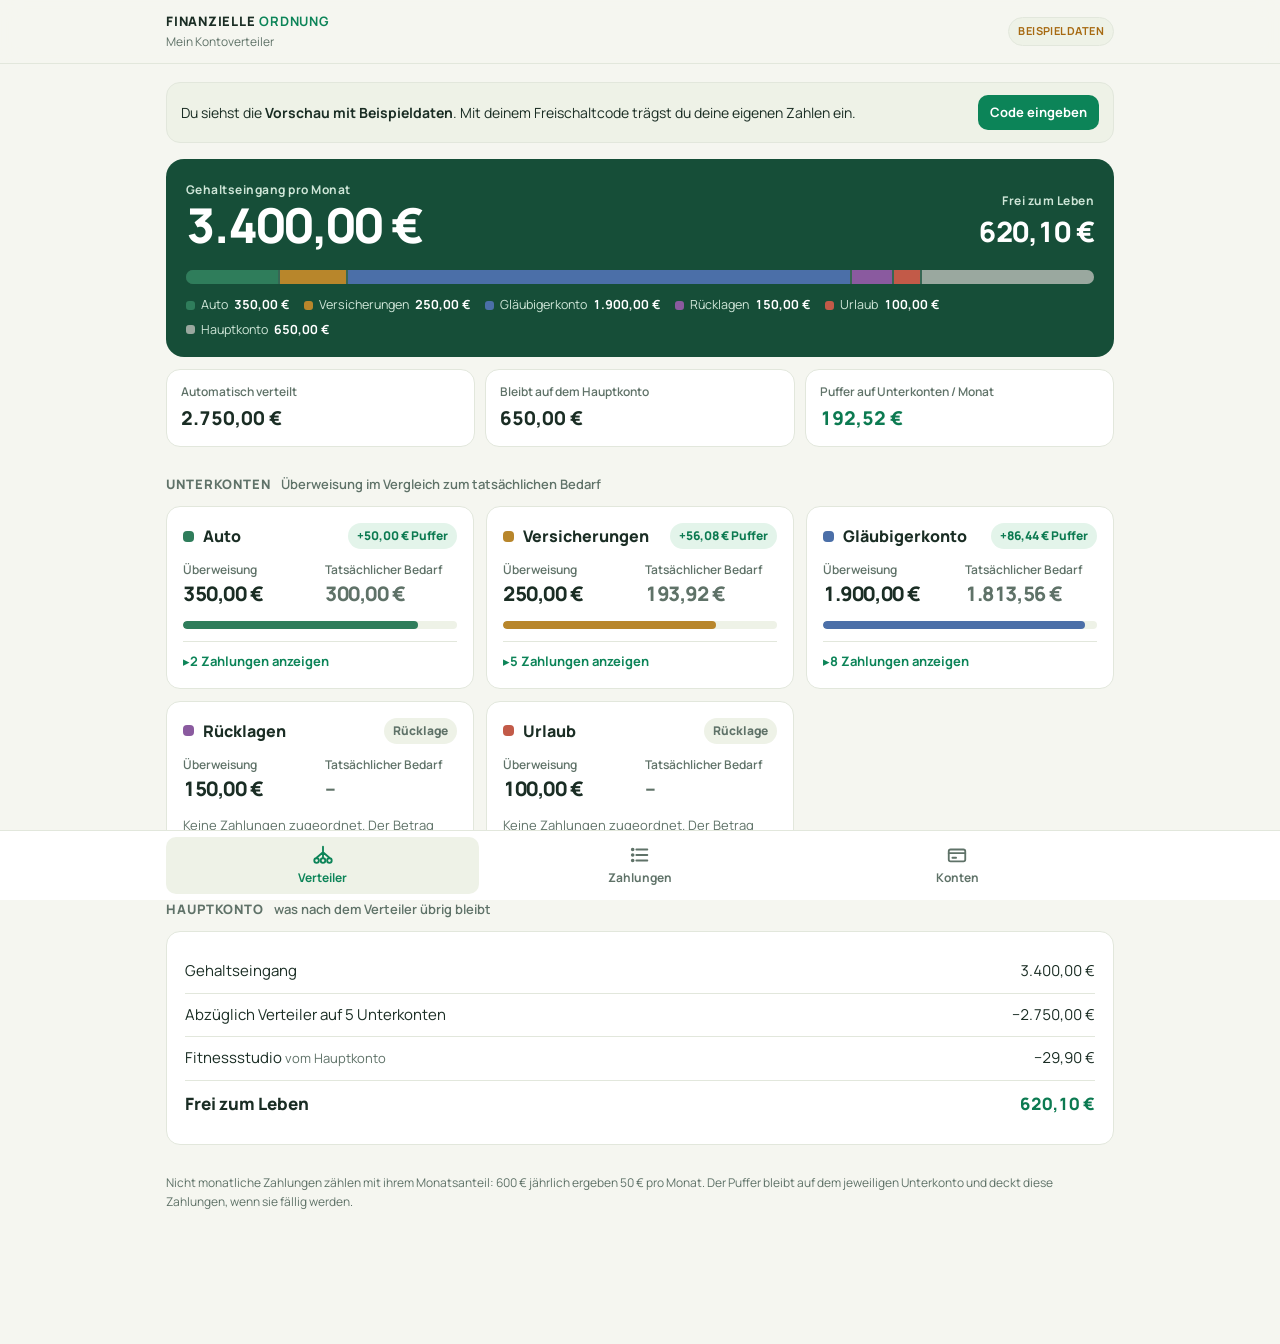
==== app/index.html @ 64a332cb "Kategorien lassen sich umbenennen Co-Authored-By: Claude Opus 5.5 <noreply@anthropic.com> Claude-Ses" ====
<!doctype html>
<html lang="de"><head><meta charset="utf-8">
<meta name="viewport" content="width=device-width,initial-scale=1,viewport-fit=cover">
<meta name="robots" content="noindex">
<meta name="theme-color" content="#164e38">
<link rel="manifest" href="manifest.webmanifest">
<link rel="icon" href="icon-192.png">
<link rel="apple-touch-icon" href="apple-touch-icon.png">
<meta name="apple-mobile-web-app-capable" content="yes">
<meta name="mobile-web-app-capable" content="yes">
<meta name="apple-mobile-web-app-title" content="Verteiler">
<meta name="apple-mobile-web-app-status-bar-style" content="default">
<style>:root{padding-top:env(safe-area-inset-top,0px);padding-bottom:env(safe-area-inset-bottom,0px)}body{margin:0}[hidden]{display:none!important}</style>
<title>Kontoverteiler – Finanzielle Ordnung</title>
<link rel="preconnect" href="https://fonts.googleapis.com">
<link rel="preconnect" href="https://fonts.gstatic.com" crossorigin>
<link rel="stylesheet" href="https://fonts.googleapis.com/css2?family=Manrope:wght@400;500;600;700;800&display=swap">
<style>
/* Layout: App-Shell mit fester Kopfzeile, eine Spalte am Handy, Kontokarten im Raster ab Tablet, Tab-Leiste unten */
:root{
  --bg:#f5f6f0;--surface:#ffffff;--ink:#1a2d24;--muted:#5f7268;--line:#e2e7dc;--soft:#eef2e7;
  --brand:#164e38;--brand-ink:#ffffff;--brand-soft:#cfe6d8;--accent:#0c8458;
  --ok:#0c7a51;--ok-bg:#e3f4ea;--warn:#a76a12;--bad:#b13a2c;--bad-bg:#fbe9e6;
  --k1:#2f7d5b;--k2:#b8862b;--k3:#4b6fa8;--k4:#8a5a9f;--k5:#c25a48;--k6:#4e8c88;--k0:#9aa89f;
  --font:"Manrope",ui-sans-serif,system-ui,-apple-system,"Segoe UI",sans-serif;
  --r:14px;
}
@media (prefers-color-scheme:dark){:root:not([data-theme="light"]){
  --bg:#0f1612;--surface:#17211b;--ink:#e5eee8;--muted:#98aa9f;--line:#28362e;--soft:#1d2a22;
  --brand:#1b5b42;--brand-ink:#ffffff;--brand-soft:#a9d9be;--accent:#3cc08a;
  --ok:#4fc792;--ok-bg:#163527;--warn:#e2ab4f;--bad:#ef7e6e;--bad-bg:#3a1f1b;
  --k1:#5bbf8f;--k2:#e0b056;--k3:#7fa2dc;--k4:#bb8ad0;--k5:#ec8b78;--k6:#7cc3be;--k0:#6c7c72;color-scheme:dark}}
:root[data-theme="dark"]{
  --bg:#0f1612;--surface:#17211b;--ink:#e5eee8;--muted:#98aa9f;--line:#28362e;--soft:#1d2a22;
  --brand:#1b5b42;--brand-ink:#ffffff;--brand-soft:#a9d9be;--accent:#3cc08a;
  --ok:#4fc792;--ok-bg:#163527;--warn:#e2ab4f;--bad:#ef7e6e;--bad-bg:#3a1f1b;
  --k1:#5bbf8f;--k2:#e0b056;--k3:#7fa2dc;--k4:#bb8ad0;--k5:#ec8b78;--k6:#7cc3be;--k0:#6c7c72;color-scheme:dark}
*{box-sizing:border-box}
body{background:var(--bg);color:var(--ink);font-family:var(--font);font-size:15px;line-height:1.5;-webkit-font-smoothing:antialiased}
button,input,select,textarea{font:inherit;color:inherit}
button{cursor:pointer}
:focus-visible{outline:3px solid var(--accent);outline-offset:2px}
.num,.amt{font-variant-numeric:tabular-nums}
.wrap{max-width:980px;margin:0 auto;padding-inline:16px}
/* Kopf */
.bar{position:sticky;top:env(safe-area-inset-top,0px);z-index:5;background:color-mix(in srgb,var(--bg) 88%,transparent);backdrop-filter:blur(10px);border-bottom:1px solid var(--line)}
.bar .wrap{display:flex;align-items:center;justify-content:space-between;gap:12px;padding-block:12px}
.logo{font-weight:800;letter-spacing:.06em;font-size:13px}
.logo b{color:var(--accent)}
.sub{font-size:12px;color:var(--muted);margin-top:1px}
.tag{font-size:11px;font-weight:700;letter-spacing:.04em;text-transform:uppercase;background:var(--soft);color:var(--warn);border:1px solid var(--line);padding:5px 9px;border-radius:999px}
main{padding-block:18px 120px}
/* Tabs unten */
.tabs{position:fixed;left:0;right:0;bottom:0;z-index:6;background:var(--surface);border-top:1px solid var(--line);padding-bottom:env(safe-area-inset-bottom,0px)}
.tabs .wrap{display:grid;grid-template-columns:repeat(3,1fr);gap:4px;padding-block:6px}
.tab{border:0;background:none;display:flex;flex-direction:column;align-items:center;gap:3px;padding:7px 4px;border-radius:10px;color:var(--muted);font-size:12px;font-weight:700}
.tab svg{width:22px;height:22px}
.tab[aria-current="page"]{color:var(--accent);background:var(--soft)}
/* Allgemein */
h2.sec{font-size:13px;font-weight:800;letter-spacing:.07em;text-transform:uppercase;color:var(--muted);margin:28px 0 12px;display:flex;flex-wrap:wrap;gap:4px 10px;align-items:baseline}
h2.sec span{font-weight:600;letter-spacing:0;text-transform:none;font-size:13px}
.panel{background:var(--surface);border:1px solid var(--line);border-radius:var(--r);padding:18px}
.muted{color:var(--muted)}
.btn{border:0;border-radius:10px;padding:11px 16px;font-weight:700;background:var(--accent);color:#fff;white-space:nowrap}
.btn.ghost{background:var(--soft);color:var(--ink);border:1px solid var(--line)}
.btn.danger{background:var(--bad-bg);color:var(--bad)}
.btn.small{padding:8px 12px;font-size:13px}
.notice{display:flex;gap:12px;align-items:center;justify-content:space-between;flex-wrap:wrap;background:var(--soft);border:1px solid var(--line);border-radius:var(--r);padding:12px 14px;font-size:14px;margin-bottom:16px}
.notice.bad{background:var(--bad-bg);border-color:transparent;color:var(--bad)}
.notice p{margin:0;min-width:0;flex:1 1 220px}
/* Hero */
.hero{background:var(--brand);color:var(--brand-ink);border-radius:18px;padding:22px 20px 18px}
.hero-top{display:flex;justify-content:space-between;gap:16px;flex-wrap:wrap;align-items:flex-end}
.lbl{display:block;font-size:12px;font-weight:700;letter-spacing:.04em;color:var(--brand-soft)}
.big{font-size:clamp(34px,8vw,48px);font-weight:800;letter-spacing:-.035em;line-height:1.1}
.mid{font-size:clamp(22px,5vw,28px);font-weight:800;letter-spacing:-.02em;text-align:right}
.hero-top .right .lbl{text-align:right}
.flow{display:flex;height:14px;border-radius:999px;overflow:hidden;margin:18px 0 12px;background:rgba(255,255,255,.14);gap:2px}
.flow span{display:block;height:100%;min-width:3px}
.legend{list-style:none;padding:0;margin:0;display:flex;flex-wrap:wrap;gap:6px 14px;font-size:12.5px;color:var(--brand-soft)}
.legend li{display:flex;align-items:center;gap:6px}
.legend i{width:9px;height:9px;border-radius:3px;display:inline-block}
.legend b{color:var(--brand-ink);font-weight:700}
.kpis{display:grid;grid-template-columns:repeat(3,minmax(0,1fr));gap:10px;margin-top:12px}
.kpi{background:var(--surface);border:1px solid var(--line);border-radius:var(--r);padding:13px 14px;min-width:0}
.kpi small{display:block;font-size:12px;color:var(--muted);font-weight:600}
.kpi strong{display:block;font-size:19px;font-weight:800;margin-top:3px;overflow-wrap:anywhere}
/* Kontokarten */
.accs{display:grid;grid-template-columns:repeat(auto-fill,minmax(270px,1fr));gap:12px}
.acc{background:var(--surface);border:1px solid var(--line);border-radius:var(--r);padding:16px;display:flex;flex-direction:column;gap:12px;min-width:0}
.acc header{display:flex;align-items:center;gap:9px}
.acc h3{margin:0;font-size:16px;font-weight:800;flex:1;min-width:0;overflow-wrap:anywhere}
.dot{width:11px;height:11px;border-radius:4px;background:var(--c);flex:none}
.pill{font-size:12px;font-weight:800;padding:4px 9px;border-radius:999px;white-space:nowrap}
.pill.ok{background:var(--ok-bg);color:var(--ok)}
.pill.bad{background:var(--bad-bg);color:var(--bad)}
.pill.neutral{background:var(--soft);color:var(--muted)}
.nums{display:grid;grid-template-columns:1fr 1fr;gap:10px}
.nums small{display:block;font-size:12px;color:var(--muted);font-weight:600}
.nums strong{font-size:20px;font-weight:800;letter-spacing:-.02em}
.nums .need strong{color:var(--muted)}
.meter{height:8px;border-radius:999px;background:var(--soft);overflow:hidden}
.meter span{display:block;height:100%;background:var(--c);border-radius:999px}
.meter.bad span{background:var(--bad)}
.acc details{border-top:1px solid var(--line);padding-top:10px}
.acc summary{cursor:pointer;font-size:13px;font-weight:700;color:var(--accent);list-style:none}
.acc summary::-webkit-details-marker{display:none}
.acc summary::before{content:"▸ ";display:inline-block;transition:transform .15s}
.acc details[open] summary::before{transform:rotate(90deg)}
.mini{list-style:none;margin:8px 0 0;padding:0;font-size:13.5px}
.mini li{display:flex;justify-content:space-between;gap:10px;padding:5px 0;border-bottom:1px dashed var(--line)}
.mini li:last-child{border:0}
.mini em{font-style:normal;color:var(--muted);font-size:12px}
.hint{font-size:13px;color:var(--muted);margin:0}
.hint b{color:var(--ink)}
/* Hauptkonto */
.lines .line{display:flex;justify-content:space-between;gap:14px;padding:10px 0;border-bottom:1px solid var(--line)}
.lines .line:last-child{border:0;font-weight:800;font-size:17px}
.pos{color:var(--ok)}.neg{color:var(--bad)}
/* Formulare & Listen */
.form{display:grid;grid-template-columns:repeat(6,minmax(0,1fr));gap:10px;align-items:end}
.field{grid-column:span 2;min-width:0}
.field.w3{grid-column:span 3}
.field.w6{grid-column:1/-1}
.field label{display:block;font-size:12px;font-weight:700;color:var(--muted);margin-bottom:5px}
.field input,.field select,textarea{width:100%;border:1px solid var(--line);background:var(--bg);border-radius:10px;padding:11px 12px;min-width:0}
.actions{grid-column:1/-1;display:flex;gap:8px;flex-wrap:wrap}
.chips{display:flex;gap:6px;flex-wrap:wrap;margin:16px 0 4px}
.chip{border:1px solid var(--line);background:var(--surface);border-radius:999px;padding:7px 13px;font-size:13px;font-weight:700;color:var(--muted)}
.chip[aria-pressed="true"]{background:var(--ink);color:var(--bg);border-color:var(--ink)}
.group{margin-top:18px}
.group h3{display:flex;align-items:center;gap:8px;font-size:14px;margin:0 0 4px}
.group h3 .amt{margin-left:auto;color:var(--muted);font-weight:700}
.row{display:grid;grid-template-columns:minmax(0,1fr) auto auto;gap:12px;align-items:center;padding:11px 0;border-top:1px solid var(--line)}
.row strong{display:block;font-size:14.5px;overflow-wrap:anywhere}
.row small{display:block;font-size:12.5px;color:var(--muted)}
.row .r{text-align:right}
.cat{display:inline-block;font-size:11px;font-weight:800;letter-spacing:.03em;text-transform:uppercase;color:var(--muted);background:var(--soft);padding:2px 7px;border-radius:6px;margin-right:6px}
.icons{display:flex;gap:4px}
.ib{border:0;background:var(--soft);border-radius:9px;min-width:34px;height:34px;padding:0 9px;color:var(--muted);font-weight:700;font-size:13px}
.ib.armed{background:var(--bad);color:#fff}
.empty{border:1px dashed var(--line);border-radius:12px;padding:20px;text-align:center;color:var(--muted);font-size:14px}
textarea{min-height:90px;font-size:12px;font-family:ui-monospace,Menlo,monospace;resize:vertical}
.toast{position:fixed;left:50%;bottom:calc(84px + env(safe-area-inset-bottom,0px));transform:translateX(-50%);background:var(--ink);color:var(--bg);padding:10px 16px;border-radius:10px;font-size:14px;font-weight:700;z-index:9;max-width:calc(100% - 32px)}
.foot{font-size:12px;color:var(--muted);margin-top:28px;line-height:1.6}
@media (max-width:640px){
  .kpis{grid-template-columns:1fr 1fr}.kpis .kpi:last-child{grid-column:1/-1}
  .form{grid-template-columns:1fr 1fr}.field,.field.w3{grid-column:span 1}.field.w6,.field.first{grid-column:1/-1}
  .mid,.hero-top .right .lbl{text-align:left}
}
@media (min-width:900px){.tabs{top:auto}}
/* Freischalten & Installieren */
dialog{border:0;border-radius:18px;padding:0;max-width:min(440px,calc(100% - 32px));width:100%;background:var(--surface);color:var(--ink);box-shadow:0 30px 80px rgba(0,0,0,.35)}
dialog::backdrop{background:rgba(10,20,15,.55)}
.dlg{padding:22px;display:flex;flex-direction:column;gap:14px}
.dlg h2{margin:0;font-size:20px}
.dlg p{margin:0;color:var(--muted);font-size:14px}
.dlg input{width:100%;border:1px solid var(--line);background:var(--bg);border-radius:10px;padding:13px 12px;font-size:18px;letter-spacing:.12em;text-transform:uppercase;font-variant-numeric:tabular-nums}
.dlg .err{color:var(--bad);font-size:13px;font-weight:700;margin:0}
.dlg .row2{display:flex;gap:8px;flex-wrap:wrap;align-items:center}
.dlg a{color:var(--accent);font-weight:700;font-size:14px}
.sheet{position:fixed;left:12px;right:12px;bottom:calc(76px + env(safe-area-inset-bottom,0px));z-index:8;max-width:520px;margin:0 auto;background:var(--brand);color:var(--brand-ink);border-radius:16px;padding:16px 16px 14px;box-shadow:0 20px 50px rgba(0,0,0,.3);display:flex;flex-direction:column;gap:10px}
.sheet strong{font-size:16px}
.sheet p{margin:0;font-size:13.5px;color:var(--brand-soft)}
.sheet ol{margin:0;padding-left:20px;font-size:14px;display:flex;flex-direction:column;gap:6px}
.sheet ol svg{width:18px;height:18px;vertical-align:-3px}
.sheet .row2{display:flex;gap:8px;flex-wrap:wrap}
.sheet .btn{background:#fff;color:var(--brand)}
.sheet .btn.ghost{background:transparent;color:#fff;border:1px solid rgba(255,255,255,.4)}
@media (prefers-reduced-motion:reduce){*{transition:none!important}}
</style>
</head><body>

<header class="bar"><div class="wrap">
  <div><div class="logo">FINANZIELLE <b>ORDNUNG</b></div><div class="sub">Mein Kontoverteiler</div></div>
  <span class="tag" id="demoTag" hidden>Beispieldaten</span>
</div></header>

<main class="wrap" id="view" aria-live="polite"></main>

<dialog id="dlgUnlock" aria-labelledby="unlockTitle"><form class="dlg" id="fUnlock">
  <h2 id="unlockTitle">Kontoverteiler freischalten</h2>
  <p>Gib den Freischaltcode aus deiner Kauf-E-Mail ein. Danach kannst du deine eigenen Zahlen eintragen.</p>
  <label for="code" class="muted" style="font-size:12px;font-weight:700">Freischaltcode</label>
  <input id="code" autocomplete="off" autocapitalize="characters" spellcheck="false" placeholder="XXXX-XXXX-XXXX" maxlength="20">
  <p class="err" id="codeErr" hidden></p>
  <div class="row2"><button class="btn" type="submit">Freischalten</button><button class="btn ghost" type="button" data-act="closeUnlock">Später</button></div>
  <p>Noch keinen Code? <a href="https://www.checkout-ds24.com/product/741586" target="_blank" rel="noopener">Für 19,95 € kaufen</a></p>
</form></dialog>

<div class="sheet" id="install" role="dialog" aria-label="Als App speichern" hidden></div>

<nav class="tabs" aria-label="Bereiche"><div class="wrap">
  <button class="tab" data-tab="verteiler"><svg viewBox="0 0 24 24" fill="none" stroke="currentColor" stroke-width="2" stroke-linecap="round" stroke-linejoin="round"><path d="M12 3v6M12 9l-7 6M12 9l7 6M12 9v6"/><circle cx="5" cy="18" r="2.5"/><circle cx="12" cy="18" r="2.5"/><circle cx="19" cy="18" r="2.5"/></svg>Verteiler</button>
  <button class="tab" data-tab="zahlungen"><svg viewBox="0 0 24 24" fill="none" stroke="currentColor" stroke-width="2" stroke-linecap="round" stroke-linejoin="round"><path d="M8 6h12M8 12h12M8 18h12"/><circle cx="4" cy="6" r="1"/><circle cx="4" cy="12" r="1"/><circle cx="4" cy="18" r="1"/></svg>Zahlungen</button>
  <button class="tab" data-tab="konten"><svg viewBox="0 0 24 24" fill="none" stroke="currentColor" stroke-width="2" stroke-linecap="round" stroke-linejoin="round"><rect x="3" y="6" width="18" height="13" rx="2"/><path d="M3 10h18M7 15h4"/></svg>Konten</button>
</div></nav>

<script>
(()=>{'use strict';
const KEY='fo_kontoverteiler_v1';
const PER={monthly:['monatlich',1],quarterly:['vierteljährlich',3],halfyear:['halbjährlich',6],yearly:['jährlich',12],weekly:['wöchentlich',12/52]};
const CAT={creditors:'Fixkosten',insurance:'Versicherungen',rates:'Raten'};
const CAT1={creditors:'Fixkosten',insurance:'Versicherung',rates:'Rate'};
/* Eigene Kategorienamen (in den Daten gespeichert, Standard bleibt für alle anderen) */
const catName=k=>(S&&S.catNames&&typeof S.catNames[k]==='string'&&S.catNames[k])||CAT[k];
const catShort=k=>(S&&S.catNames&&typeof S.catNames[k]==='string'&&S.catNames[k])||CAT1[k];
const fmt=new Intl.NumberFormat('de-DE',{style:'currency',currency:'EUR'});
const eur=n=>{const v=Math.round(n*100)/100;return fmt.format(v===0?0:v)};
const esc=s=>String(s).replace(/[&<>"']/g,c=>({'&':'&amp;','<':'&lt;','>':'&gt;','"':'&quot;',"'":'&#39;'}[c]));
const mon=e=>e.amount/PER[e.period][1];
const uid=()=>crypto.randomUUID?crypto.randomUUID():Date.now().toString(36)+Math.random().toString(36).slice(2);
const $=s=>document.querySelector(s);
const sum=(a,f)=>a.reduce((s,x)=>s+f(x),0);

function demo(){
  const A=[['a1','Auto',350],['a2','Versicherungen',250],['a3','Gläubigerkonto',1900],['a4','Rücklagen',150],['a5','Urlaub',100]].map(([id,name,transfer])=>({id,name,transfer}));
  const E=[
    ['Tanken','creditors',250,'monthly','a1'],['TÜV & Werkstatt','creditors',600,'yearly','a1'],
    ['Kfz-Versicherung','insurance',64.5,'monthly','a2'],['Privathaftpflicht','insurance',78,'yearly','a2'],['Hausrat','insurance',114,'yearly','a2'],['Rechtsschutz','insurance',26.42,'monthly','a2'],['Berufsunfähigkeit','insurance',87,'monthly','a2'],
    ['Miete','creditors',1050,'monthly','a3'],['Strom','creditors',98,'monthly','a3'],['Gas','creditors',85,'monthly','a3'],['Internet','creditors',39.99,'monthly','a3'],['Handy','creditors',24.99,'monthly','a3'],['Rundfunkbeitrag','creditors',55.08,'quarterly','a3'],['Autokredit','rates',389,'monthly','a3'],['Ratenkauf Möbel','rates',108.22,'monthly','a3'],
    ['Fitnessstudio','creditors',29.9,'monthly','']
  ].map(([name,cat,amount,period,acc])=>({id:uid(),name,cat,amount,period,acc}));
  return{v:1,demo:true,income:[{id:uid(),name:'Gehalt',amount:3400,period:'monthly'}],accounts:A,entries:E};
}
function validE(e){return e&&typeof e.id==='string'&&typeof e.name==='string'&&e.name.length<=160&&Number.isFinite(e.amount)&&e.amount>=0&&e.amount<=1e9&&Object.hasOwn(PER,e.period)}
function validState(s){return s&&Array.isArray(s.income)&&Array.isArray(s.accounts)&&Array.isArray(s.entries)&&s.income.every(validE)&&s.entries.every(e=>validE(e)&&Object.hasOwn(CAT,e.cat)&&typeof e.acc==='string')&&s.accounts.every(a=>a&&typeof a.id==='string'&&typeof a.name==='string'&&Number.isFinite(a.transfer)&&a.transfer>=0)}
let S;
try{const r=JSON.parse(localStorage.getItem(KEY)||'null');S=validState(r)?r:demo()}catch{S=demo()}
let tab='verteiler';try{tab=localStorage.getItem(KEY+'_tab')||'verteiler'}catch{}
if(!['verteiler','zahlungen','konten'].includes(tab))tab='verteiler';
let edit=null,armed=null,armTimer=null,filter='all',toastTimer=null;
/* Formular merkt sich Kategorie, Konto und Rhythmus für die nächste Zahlung */
const FKEY=KEY+'_form';
let form={cat:'creditors',per:'monthly',catAcc:{}};
try{const r=JSON.parse(localStorage.getItem(FKEY)||'null');if(r&&typeof r==='object'){if(Object.hasOwn(CAT,r.cat))form.cat=r.cat;if(Object.hasOwn(PER,r.per))form.per=r.per;if(r.catAcc&&typeof r.catAcc==='object')form.catAcc=r.catAcc}}catch{}
function saveForm(){try{localStorage.setItem(FKEY,JSON.stringify(form))}catch{}}
function accExists(id){return id===''||S.accounts.some(a=>a.id===id)}
function accForCat(cat){
  const m=form.catAcc[cat];if(typeof m==='string'&&accExists(m))return m;
  const cnt={};S.entries.filter(x=>x.cat===cat&&accExists(x.acc)).forEach(x=>cnt[x.acc]=(cnt[x.acc]||0)+1);
  const best=Object.entries(cnt).sort((a,b)=>b[1]-a[1])[0];if(best)return best[0];
  return S.accounts[0]?.id||'';
}
const LKEY='fo_lizenz_v1';
const HASHES=new Set(["002721928a554e1e","00e107b466eebeb8","010749f5f4a40b87","0137301e5f690f8b","014d4945a4679c9f","0217d64e96cf16fd","024d0c0bdc80dcec","024db134c322a726","025648c85b827aa9","02a09d44ed95a6b7","02a3c2edd940de24","02f102ed4a17c552","0341c7ba763b6a37","03735e6050d5eea9","03a76dc6246d1dc4","044968a71f365225","0494fe34e2da69ee","04955b52098c7785","04fdfb616d5b597d","05991acaa8105779","05a37bd2b85d7fdb","05e3f05512d2df4f","05ef11e754253cd5","05f4f7ec0a4fbf72","061b93d61e225b69","061c448ea875bc9d","0625f167c9fe46ed","06b0f7bb9567f545","072f42302c58dd66","073bee5352fa7f4e","07719bf5a1f05dc4","07aff85a62b66eaf","07bb849d93cc9997","082692ae9edae95f","083a34b1ae567193","085645e18438660a","0894973ec330f196","08af290413a32f25","08c3bd7d61cda538","091de22d8c103f2b","095bc5013a743354","095f0e84699b29ce","0962dfc95159a39e","09c192acdeb9e8ea","0a42b6dbcc6ae218","0a95d518d207259a","0a975df3bcfb0fb2","0a9a8419c686fd11","0aae5a64ccfd09b5","0ab9f0267f6c04f3","0ae88b860c655780","0b9cc13b5eb491f4","0bf85d94a73e8a38","0bfe92f2e88cd2b1","0c3b2fa62841a033","0c4ba9d8e1978d3d","0c815d2a0d521e29","0d1a6e11292d59d6","0dcf95bea5d528fa","0e09988e46e69e2b","0e742a67da2beccf","0e83f8d922e1541e","0e8bbe86acc3a07b","0ea124eabc1f60e6","0ed60bbbf5665b25","0f1230f5235e508d","0fa0fe6d795c14c8","0fce7c1ce1fe9356","1033bac4a22b2b12","106dc5b96dd385cb","108d611340d3f396","10a90c663a39656e","10b0f968372431bc","10b8ff95291153aa","11233bc7ba851f0c","11774d73af80d830","117e2e08e12aa957","11d211dd3b892247","11f58119e65a55d2","12f233476f32033c","12fdbe3e9e518c69","12ff8740168bbd02","13ee4df3ccef5bc6","145e77534777d9cf","1467a92f98c342c9","14787ae3c1125db3","1571e0c54a633ac3","15cbae3e7539f401","16027c829731688c","164aa153018e127e","1685090c360254da","168ee026143df407","1695102a07780f6c","16b6f5dc6cfa4b84","16c5d5557ad3f1b8","16de199806869e9a","17431e67bf2ec4b8","174b36e738e8e056","174e181c9e05d7d1","177c7d863f1d8354","17c64e5f89105b3d","1827952cf8551fe9","18aff36b72a84f7a","18b67fd403802063","190ed25d564ffa75","19315c641831c71e","195a0d27d9150d03","19d5b7b67ce928a1","19e95156696f38d9","1a184b35dfd9496a","1a6966ea3871e564","1ac1ef4711c785e2","1b85c8c162a0720e","1b95b7290a59ced3","1bfdf7ea67d33039","1c826851919dc87a","1d8d70c0065c5847","1dc1e5dff11221ba","1e412f322a04c2c7","1e9a71f79fa45355","1eef72f5eb98e072","1efbac834c8b7aee","1f049319d297b87e","1f251342a44324e6","1f3163b0a16c37c3","208d02adad04ac1e","2093ee92261b94e1","20f215b314b12a58","21a530021cf044e0","2231ebf24c67254e","2319071dd6119f3c","23294b5f98c58246","2348d4d2d904bb53","234b8d66e0983053","234dddb8a4157f24","235d6a547abce350","23c80e6dadbc8428","23d209ceb4d304a2","23e7b343a34b54d9","23e9909d92a41a4b","24169291e45f316c","247961884fd185ad","24a41a58457f88f5","24b475b9a70a1e36","2533f12ad5525a55","254c1051357dacb4","2589a5ebf52cb1df","258e76b66b68c57d","25a0fa510804f123","268de73cc1b99886","2696c54b9461e550","26b26e3ac548e815","2746eb08eb066cdd","27798cfa054d4aa3","27af8be1f1c358d0","27d3a06ddf7ed677","27daacce3cb8027c","281d69347a34c7be","293e7d5c27bb5c21","2978657c01288c02","299507164bae1dca","29a915b00fd464c6","29fba9d18ec27034","2a0dee63604cf727","2a54ebec16cca304","2bb3cc0083e1ddb1","2bf09fc83ff27e54","2c351feed828ee47","2c35f92c493b54e1","2c852fea9109a4aa","2c8eeee2b5c585d2","2ca6b0dadb5b1506","2cc851ce55173835","2cd12a22ac002f07","2ce6b76348869d0b","2cf4e317bd7b7c0d","2d1d5b5ee8a7051f","2d47e226ba6853b4","2d4cc8711b2b77d7","2d55c0b6f052de05","2d5f72358c15947a","2d6f349d8f56383a","2dd1bf48bb2a7856","2ddbcb5b94f85c62","2f0b2041963cee1e","2f99b759fe23bd5c","2fa34e1e5d508c43","2fb7c8cb7b18e37d","2fe3f37a987931b3","305c1c0b6a809093","30831fd0ad6577e1","31438ef39c6f5825","3156c48763f5ab9f","3194080a5551f08b","319414514cbeea15","31bb626d8c0604cc","32eb855c3e40749a","33b178bb976a8354","33c4a1fc54f74d8f","33f1ec1447be6b56","34178e0923537c9a","3443429cc4dd3c22","344e2893c580c032","3452017dfa039099","345a039f74e98b79","346992ca70624c8a","34997f6b515aff54","34ec21a35d649ab3","3573387248c8f52b","35c1210321786b6d","35c54400d1d9e85e","360ffdccd0a56fe4","36168c7c93c2775e","361fc94cea59e0be","3678a015eea4e811","36d85a86b5b49a83","37ef382cb1eeb5fa","3814b031139433db","387cd84c6159a42e","388bfbbe82f3dcf5","39317c116d4796ac","397730d908af3b55","397e23123dc95fa5","39953375a9c01b70","39fd7610ee7f1d57","3a26a33adfcbe564","3a6d69442893c916","3a843a8c110ba09f","3b7ec38ddcfd76b8","3b7ff5dc765d4331","3c8e70a5da63ca85","3d10de9a55de1da6","3d489c62d4f21ad4","3d49aa55c68a4fce","3d9ba09ffad3bf68","3daacc86d2f805c3","3dcffd79e059d0c0","3df73f996e760e6b","3e04a5c5b9668ad6","3e72cda65c057549","3e86b0526f1c00f4","3eb628b4d75da62e","3ee8fb59536d2329","3f2e91dc1a10a4ad","3f85db98f023937c","3f8f2513e7a930a1","3fa2343c4f95f9fe","3fdaf6a6bfb0e21a","3fdbe0c888bcbea9","405337359f4cc593","4056041eff92795d","405b6d9a06acf314","409071b6f67d5fc9","40ae45673699e4b9","40f352bfe74a0b2f","4119b2827b1fcf0b","41607d132daf8ecc","421f3f907ce9b2f5","4251d01d85d67b4f","42ca9e2f882f7557","439a933d9e7b8040","43f14306678a7806","4443b7ce7c5d1438","445702066d219cee","44b9b55e861ddff5","4518ecbdee2d52e5","4525fda5b5ab507d","453e47478ffa67c4","46967e9bcc954ead","46aa30cb8dd51e53","47a0fe9e45db72c7","47f0c807e1268971","4818d31924358bd1","48998abd235de46b","48a19813b3fc3a7b","48b6dcf0bc2a4656","48cd9bb8962502f4","48da282e87bc60ac","49005aab82324c82","493fdb4ef6a5fb13","4946e6b7f9309a20","4a1547b68f989ef7","4a90bf9a7047ed34","4abc7186005658a2","4af1c621706d951f","4b3463b6846c1197","4bd284a337edc82d","4bd7c2cb6ac8a98e","4bea34a8c623b54f","4c815328c3e9d9ac","4ce3b820c017868e","4d866831fa42b75c","4ddc7b3b3584af8e","4e4fea9776b37acf","4ecd0f0d08b8d9d1","4ed07382981f5a53","4f3fa28b10c50b19","4f40e28acec58c64","4f69b4256253b979","4f8fa47fb9fbaf0f","4f934c6e0ab4e477","4fb32c84dde76c30","503d7c8481dcfd0d","505f9af9e5721f73","5079f564f25d1c06","50ba6652133fb0d9","51172e1b93a3dc38","513da8c21341db05","516e551d7e2bff89","51924c40d1d30607","51c8705c6c7ced29","51cc265288d74972","51e1d1bd9df45bf3","521d3b768fad4455","52ea2ece6d379b92","5332c1a791e829bf","53732dbf5cbb74be","542627114b287943","54c7e3fc7562b742","54d47290cf94a5dc","5554459a67bd7d89","559675bd65fed8f6","5638cfc0e434fa18","5671d4e433980a7b","567bbb5be5fbca00","56c8d8377eedf73e","571b28226a4ac092","57669c46c5baee4a","577b0ef4389687cb","57fab5a81d524d96","58a2646d74cd16fa","58dc2b246c76f191","59dbf0c5c796db3a","5a0c33eb664be3d1","5a521f899d457000","5a8bdde45dd466f1","5b0367bb47726028","5b255e00cbc93d36","5bd588e73347075b","5bd78520c8b8c437","5be571f389416417","5bf387ab9b08ba6a","5c4b5c06057a189c","5c7c21404d6a4289","5cc34a2bac402146","5d9cf5e4a5ccb903","5da7352e4611d539","5db7332961be5783","5dcfab32dd15b248","5e11e4d904fac936","5e174d61efc97ab4","5e1f841cb35728ff","5ed04f161a3978bb","5fb63d83bfaf7d2a","5ff04031513ec00c","6008af34b54d2b36","60294b762eac207e","60297e7ea59f3763","605e8f407621a2f2","60badc61bbcf1382","60fdf7d980068dd0","611992b17bd00d50","61aeaf77cbc4b769","61d0aaa293814b4d","61fc6b0efcde2a50","620ceb5b5c218688","6223f71f1a6658e6","623ea789efea8159","62467dbe536f8602","62b7bdd576461a09","62c79042fdd20db4","63007950d58953c6","63638dd3bf6c1489","638a8246e5faa45f","63b1ebeedee07536","63d6a9e19bbf55ee","649a75abd5e86462","64e8b84898898ab1","6516c4ec7b400100","65565f69ba578ad6","65eb8820eb2d260d","662c0d4ff80b878e","66446aee016b4f9d","66b44581fcdfe12b","68036fd904463208","68c75a8373b9ec64","68cb36468e3baf01","6911505d9631625e","69224afebd5df531","694a6c8cec7fe72c","694c75e45bea6255","6996961d3a45a1f1","69aa6a1a03058c2e","69d6657e14080564","69f0b139195032d6","6a2ca42c0fda0ec7","6a383be80d90ebd6","6a7582616f318e06","6a85cf974c9bca6b","6aa96efcbee3f5fc","6ac6f58e7fd62e74","6ad2e0c8d10a3197","6af08f584ec4d81b","6af5024478d7325d","6b267c24948b9829","6b47331800d19178","6b917d9cd2575026","6b9fa785fd7f0c4c","6bf88db45fc89f91","6c1c2be5fddfec9b","6c511591dbe0370f","6c8a3f036bf48be8","6c8aa926ebc23719","6c8f46b99600e022","6d920338aa111f96","6e88701618b2c6f0","6eb4cb106dca816f","6edd3f71a931b1cc","6f5afb058699f399","6f7bb18d2e5b3409","702136d6fbca66c5","7052bbcfb834052c","705b0b4d0bca057e","70a14c6081f91e31","70a7d39149982e95","713818e6dc0dceb5","718487a1e7a5b354","71860e44ccfbbae3","71c351aada1feaa3","71f07c2039d6c57f","7208f53286664335","72637e3d8ab3bb74","72c12ecf97249e7b","72f5b8cc32087c71","733aa686cb6336e7","73ee745cdbaff1d9","742eed1d430dd3e5","7452911e0bdfe598","7454b907523174bc","7493dd02d87d4b7c","74d908f627692dac","7517f4266bfe5326","7538bf1ff55ed5c9","7585b39503b122f9","76192dcc7ea7f725","7633b81ea1f1e1b9","769fb99529ca0118","76de899429d8e72b","76ff67d7373ba7d6","7717aac96b7426d9","7722a979aeb9f86d","775947dc1e8a5917","77b7cfc3475e5370","77bdf40ef5f0d138","782f593cee0cb911","78afc909d58c4949","78b18fd570dfa793","78e1d7e182e4aa93","78fdbc5672f336bd","791868c56b139a37","7925049c2e20747f","793dc95fd3e5fcd3","7943f89115288459","7a5926555104416a","7aa167bab596f720","7aa2070542f16790","7aab97fe2f0ed146","7ab0873225d6700b","7adbdaa9ed8e37a5","7b3767736a536477","7bc45db57cfadbd6","7c4b89bd3111d13d","7c557e33b36b5db1","7ca2cfce12b2e247","7cce7a1b67031958","7cdfb18616a9c4d6","7d57d64fa7c71810","7d9641170ca3fc09","7dcd3332d9307bba","7dd096c9dbb6868b","7de10947f10e0504","7e013954d12a4ee9","7e08e703c69ae1fe","7e143164db93eb8c","7e1d976c017d03f7","7e55cec66c4b0000","7ea708bbdd11cb05","7f149fa0d644c1f8","7f2b229e66e05382","7f3e9bcc63e4d519","7f94a50308279c17","7fa7070234149623","7fc5c3697b8d2055","7fed2d8121825271","808ed245bcc5f9a4","80bced6abf476aec","80e91958fd023561","80f11c9400a4be3c","812e8495e0c7fffe","813669ac7e1c5f0e","81c74dfea8260ee3","81daa039e63a9edb","81eb4c2d83028fcd","823e5a7c6f167863","82f3c9a9145b9222","8388dd7c57b9e8ed","8399781d6219abfc","83f189d533701146","840d329aec8d72fc","846d36898a383505","84abc59793eafc71","861c84c0c2f66807","86230afe9c8702b0","8628a48bae32803f","8697dc58c115862d","86a9848ccf3714b5","86d357d7cc1f2b0d","870a9be20ae0725b","8719c11fbead673f","87cd6ffeb726744d","88bb5533ce19fbc6","8933bfdc862511e4","89646c8c99133ddb","89c24c59bafd764e","89cdb9e55ba63866","89d468c7f37c5fb7","89f595b9e98a14d2","8a99284be00bab7c","8b34df8b0bae01c7","8b55d38e27c702c3","8b858c23a981c9f1","8c0ec76085e7fd28","8c1155a4377c4650","8c3bf3ba62f2c603","8c4b7cb2e8675093","8c6909f1c8db96bd","8cc10b7a7a0b9e6a","8cd36311a5a411a4","8d2493e6aab30346","8e721e4da25d4391","8e7ef83fb8637740","8f5af939eb04e7a3","8fe733cadd157757","902d59fca6ef42e3","906163b9702d2f42","90734cd861ade8d8","913033ce263491f7","91ae02e1fdd65cd6","91b82b6953c16148","92351415ef97f1fc","9253e09497d8eacb","926aa4602e040279","927e65aef03ee005","929a8e0db491d813","936893b72ac97466","93a3101a09aecf29","93da22a82989862a","93fb365d482a7fc9","940cd8a7f9e6cf59","941ff790a0e157fe","947ce510d26cdb91","94804ffd7fd79a1c","952d1a60b57a6d79","956c3281a7509ac9","95cb3f88065b806b","96403c6fa52b3a27","9648a541b02b0130","9651c2ad1f418676","96758e7fbd784433","969731b743d517f2","96e3cb71ad1d1a0f","973ba7cf5c7bab8b","97c3be1fa8ad85a5","97f4cc6cd85d18ae","98a2ca5d03c61d1a","98cf7066c374f19b","98eaeb96f4d86a04","9939fd1d1a86eab8","99b65e04ee0146e7","9aa10f963cf58b68","9aed8d7c837b130b","9b0449808281ff8c","9b0940a90024de23","9b53db346896f191","9b63028fc4590a20","9bd0d85ef5533a5b","9bee24dd28cf26a5","9c3d149740dfc221","9c6876b738fa3505","9c6c1bb1365afd5e","9c746a232a907e79","9c824da363bcd4e6","9c8541afa6a155a9","9c998c127b8b03ef","9cef4dfdc723a0bc","9dd69e9fb3616538","9de070c58b97ce81","9df0b69cd6d01e58","9dfbd3913b3d56e5","9e9845bf5fd4960f","9ef2582aeab60d41","9f21ce5add20d155","9faabcf0dc94b150","9fbdde8bcdf4b86d","a02450bf40d6697b","a0dc06dab73bf080","a0f3aa658259b7b5","a1d5ed68abddc1bb","a1fb057f1300644f","a20b0be044d793e4","a219ff4736d3760b","a24cb84ec379aa63","a29ed3f71ccd40c2","a351f9cf51577b9d","a3acc9633106bb21","a435591a19dce903","a49bc72fd74eec88","a4baabef4bc1c3eb","a4c8aa47b0281c6e","a4d21bf09c6773c1","a4e19f9fca70f4ae","a59501f8d362c20c","a5f4b411cd4ed769","a5f983eb329fa67a","a60c487cb3ea0d21","a623f65e519bf71a","a6467b41d42d18bc","a699b9fe2ad79d36","a6f3295b8df29364","a71b6fe85775de37","a7626f39a7701c35","a7d7ecff073b7b5e","a7e50eda9637712a","a871a147403717dd","a889a41a41112b4e","a8b0fe4aab69a391","a8b6427a0dc0b778","a8e3cadaa53365ef","a8f92836a0fcee36","a9acbb5a66d0963a","a9e6a77e96e86cd6","a9f776153083201c","a9f84f3008cb8124","aa0c211840137d89","aa4e498983fbd253","aa7c7aba7cf7c4e3","aaf55e6b063476ab","ab0a84511d9f8722","ab11886ce8dddf96","abd36825636bba6d","ac3a7ab9378fdd32","acdf69ce7d2dd34d","ad87856bb9987b27","ada2396bb192c6e8","adcf87f07aa79bfb","adf37c7aba20a1cc","ae31f454313020d8","ae36340da3270b9f","ae5f6d1ac3f34e33","af3dfb1a7d86c069","af42fa2092fadd48","af5255d926229a9d","af54db68153a9e0b","af5fe3c81c93f114","af69bc8840394e49","afd9f378008d5fd1","b06ed94c94ae35ae","b074874cecbc49a1","b09564a5f27ef986","b0fcbb266f8a06d4","b10d9dad3c7b40ae","b1348bc554d38d11","b14c7240919bb2be","b15d20b300ce1415","b18ec52e81dd373b","b1b8019bb5496719","b1bb0f1d99e55a5a","b1defedaec645d1c","b1e33f8b64005ad5","b2b8301fe0dc0d27","b2d4de49f33db6fa","b2d8d6fd751ac66f","b2ee650dd1cfe51e","b2fef20d4239617b","b348580a6d8c84da","b34fcccbe597b106","b3682eac8080651d","b3749ad419f49c29","b38da579b1b8aa67","b3b6a69199b04e65","b42de3b3b8e03f60","b433a74f0fb575cc","b4b8d3e2635b3938","b5216109b3569663","b52de393270b27a6","b588948a96f3c2dc","b5a43c3330852af6","b5b2843f9803814d","b5ce7b10f56eb12f","b5e393504a87fd99","b67f0a11679d6870","b6b570bffe8f794a","b6e30e1427d4fce7","b6e6159116876efd","b730c1e30067ef22","b75c4044ccfadc3a","b763feb7bc015e9c","b7a8198a0b92d1e9","b7fd3b6d933ac696","b81a00dc57671fc5","b88e90979203687f","b89bdd4e6e6d0d17","b8e0ddf1894ece51","b97e5e7c4a665203","b9ab7b35cab6be09","b9e29be73e68b313","ba46b286c91c19f5","ba80e72073d90a01","baac4cd6c3fdd589","baea93c7fdf7fa60","bb15c00f640bd249","bb767fb807606eb9","bb94a6b735d526c6","bbc72f1fd811410a","bc99a0b7b790d41a","bcc6c79ea8b66a5f","bce5d2d254a9757e","bd2460c15627a755","bd30a16697cf57f8","bd570c6a737fb4b2","bd5d95e7af86216c","bd932fa7ab8e662d","bd9d3c94a1605014","bdaf326acdbc1800","bdc047cda4d068e1","bdd0f59636c91709","bdf5ae092c2eb8c0","be0e48845fd85085","be2926e43d800a5e","be512405aa15e253","be8175e45b8b1956","beaf36686b394a50","befb6d2549d74eac","bf0d78fb573d6837","bf5f454fb26181d7","bfc3e66270748296","bfe4255eab577550","bfe679bb1615d7bf","bfe79f4db1a47fd9","bffb70d9f9a813c9","c054bb5c2f00f5ae","c0564139caa97dc6","c05f44da0dd849bb","c06e16de9feb5765","c1747a0673096620","c19c3095bdc41766","c1a261d536f19232","c1b9d1ab7a47450c","c1e9b612d9665ceb","c202001b49f6c5cb","c24c25d62fe949e9","c266d42be538d746","c330227948ff2957","c33f2b8e2cdfc95f","c35cd9b6a3f609d8","c399042c925b7299","c3a6ed593a7e6da7","c3f2d48fc10b9bc3","c445d73f7e415ac2","c45508218b233a80","c45f64f16065a0e3","c47fa19fd74cf014","c4eee67ec7fe37ff","c5479175b994a11a","c54fafa263731616","c55753df1bda11a4","c55eea818783c20a","c59602dea228e5b4","c5b17e91cf19b280","c5d0bf664b69b744","c64080ffc9ed31f2","c64a0072274d71ca","c6dd5973ac6a24bf","c6f66a21b6e6ebfe","c7088b3d3ee0cc86","c7347f5424e862ff","c738b4ba7e2a5b33","c777e6a780f4a3ec","c7c1fdbeec5393d2","c836ce94d05216ae","c8788ddbcea68fc9","c87d0cef479c0a96","c8c39de1e2a47d49","c8ee06732f2c5272","c92ab9267bc3f7ee","c936c28aa89c9ade","c9667dbf0c5835e9","c9bb3ae79e0b3559","c9d7ae2d0eae3d07","c9d90c0fb5ebb7cf","ca46ffe657fbdcd7","cb1e0d292c342514","cb5df72eebdaa04d","cbc9f996218d95f6","cc107f4559f23a41","cc2bba2b85e1b6f9","cc6861165212a1f9","ccf05db23668f0e2","cd3088170de5a6d8","cd65a5c1aed23b93","cd68fa3ce4351710","cd91f49d1cf59557","cde329fa60a8cf89","ce7cb95acecc82bf","cf45d2a2edb32567","cf54beaf11bb989f","cfabcfd1f486d0b0","cfde8a7b16338b46","d0ce589c726e7c66","d121e8a511a88d5e","d1b62c0b98bedd53","d1ceb7aad5b25c2c","d1f58a7be5c44629","d2398333e22a4aa2","d242efdb04d3352e","d25731cc286332d8","d261f243b2ccf2fc","d33d7e2494767308","d3dfa9cfa21014c1","d3ef1bfc6c6b76d2","d553c21af242fe16","d584dc61a97e22a4","d5cad340077ffd41","d5f8581d2bb85751","d60666505b9d73ec","d666284f8c51b3f1","d6e25b9af899b5a2","d7061d866c61c788","d77509bae70be834","d7a878e3d917e10a","d7f3224cb23a5627","d82e4a024d7dc75e","d8a85396d32acec0","d90e5df54cc29c27","d9499d4d357500f6","d952fd884425c0aa","da020bc1be440b80","da125dd7eb351a9c","da4f564175061f11","da6093bce9cb9a1b","da64bfb6b9b89e27","da75f159b87c7204","da85bf55e9858f4d","daa5caeaf4a731bd","dab52840b51f631b","db421e23ebc95426","db6b44f0c4214ffa","db76517df4887d08","db9e57857145c853","dba907349205efa1","dc0cefd7e9045609","dc75155ab1aa137b","dd1619a5bda80f97","dd2ce1c9946f7821","dd5ceca4716d58e1","dd62f542de9f1032","dd95cdeec8162fa5","de390282d0f76d57","de742aa6182d3763","de8bc3fd06b6d35e","decb5e291f6a3f87","dee0e3d30db444d2","df2a7d8e0b2e452f","df30889fdbb81338","df47f94d3e6f2e21","df5c003b42496169","dfa198330ce958f7","dfa65689dd2c4678","dfa6a904d928c467","dfc1b20c644513c7","e0669f54b371f9a9","e0a0e61b148ae20e","e107eac0933e3674","e12e26f842c439cf","e15306a18cd9e397","e16662a07995518a","e1737a1c8dbf5f2f","e1d81282710a7426","e1f5b8075f84437a","e201da4823820788","e29141b2be3da1de","e2a8b947173f9457","e313d3f6adc94cc7","e401905b15604a53","e454727fc9025d8a","e4c9cde6661eb3bd","e4e18c7852b9e88f","e4e99af6b566d321","e507c9421be0473d","e59b803564e025b3","e6068eab900f2139","e6116edbf36ba5f4","e6526b89acaffe70","e65b583b08ed18c5","e67dd0f57bc5248c","e698744685b8378c","e6d69217f78c7c75","e79a876d5734d575","e7ba9dd21902697f","e8617662293e86c3","e95360ab07f97a1b","e976b7464c8a9f79","e99a29990d67e582","ea8388e25eee6d27","eac1544b71231005","eadbb2759c470e09","ebbf69d99264083a","ec559b5a58bc01c7","ec9f756f3ce294e7","ecc9a9a657f2ca93","ed5eb475977f446e","ed60f0a05473534c","ed94c6f345e94592","edc3380f063a6c49","ee0d267f1ab31535","ee21d64e8fa76921","ee8a7beeaa7f69db","eeacd155adc0b9d2","eee7f128f1e1285f","eeecd98984495577","ef006d367f4b3cfb","ef3e81e53bacd11a","ef579600b6f73d87","ef5bb2923d997b30","ef81cc2ef642d130","ef8bd8339775c5a7","ef99d324bf134aa1","efd1516d7a983bed","f048f829d699fd09","f09d501371ca0753","f0b5f2fdd2be2a20","f0ea93e787c404be","f12cd4bddf1bf9a6","f13225f43133e0f8","f15316a63389629d","f16fa8aa0c6775d5","f22da1187f7c43f1","f23ddf23f446835a","f2951ec89cde3177","f2a3273555597534","f2d509322c9fb8ff","f2e11780d7b3be42","f3134e808cb9d1ad","f32399bc0ff18211","f3a5e8eec657da93","f429ea665637582f","f452c6a2bc5bc3e9","f4913dbb839f3ed7","f4a79ae26e75b140","f4d394f48c4ba9cf","f4f64b223224cabb","f4fa9e3484fd5f70","f50db2f47fb65f67","f519ab4e8b8a83e7","f538f6e40d01e1bd","f54d47b866400edd","f5649cada9a3b820","f596e5075ac57bbc","f5d02dbf72bbd082","f60f0cfa094101f3","f665032c8ea9cc16","f6c550f36f04545f","f754ef67fbc421c8","f79233f1a0950386","f7c1b596dbb48cfe","f7d7248cc36c382d","f880a3b13471a96c","f9f4f85549118883","f9f909315a30bd94","fa190323d670120b","faadbadf5491608f","fac20749f2097443","fb026cfce0561ef1","fb98d5409adc7090","fbc9670901a94be1","fbee66a6a5ac780b","fc04945f997055cc","fc21f28536f3c554","fca6b7705a5e35b6","fcb207f707ed2534","fcf803773873b09d","fd03e9cb83837ad1","fd7e441b56912e09","fd8789cb85b18d1b","fd971520249deab3","fdcd936011ac015e","fde1acb6ffe80188","fe2da27e21b0ca74","fe9115d57cf28676","ffa1764ff0ba72f7"]);
let licensed=false;try{licensed=!!localStorage.getItem(LKEY)}catch{}
const normCode=c=>String(c).toUpperCase().replace(/[^A-Z0-9]/g,'');
async function checkCode(c){const n=normCode(c);if(n.length!==12||!crypto.subtle)return false;const buf=await crypto.subtle.digest('SHA-256',new TextEncoder().encode('fo1:'+n));const hex=[...new Uint8Array(buf)].slice(0,8).map(b=>b.toString(16).padStart(2,'0')).join('');return HASHES.has(hex)}
function openUnlock(){const d=$('#dlgUnlock');$('#codeErr').hidden=true;try{d.showModal()}catch{d.setAttribute('open','')}setTimeout(()=>$('#code').focus(),50)}
function closeUnlock(){const d=$('#dlgUnlock');try{d.close()}catch{d.removeAttribute('open')}}
const lockNote=()=>licensed?'':`<div class="notice"><p>Du siehst die <b>Vorschau mit Beispieldaten</b>. Mit deinem Freischaltcode trägst du deine eigenen Zahlen ein.</p><button class="btn small" data-act="unlock">Code eingeben</button></div>`;

function save(){try{localStorage.setItem(KEY,JSON.stringify(S))}catch{toast('Speichern im Browser nicht möglich. Bitte Sicherung kopieren.')}}
function changed(){save();render()}
function toast(t){let el=$('.toast');if(!el){el=document.createElement('div');el.className='toast';el.setAttribute('role','status');document.body.appendChild(el)}el.textContent=t;el.hidden=false;clearTimeout(toastTimer);toastTimer=setTimeout(()=>el.hidden=true,2600)}

function stats(){
  const inc=sum(S.income,mon);
  const acc=S.accounts.map((a,i)=>{const items=S.entries.filter(e=>e.acc===a.id);const need=sum(items,mon);return{...a,i,items,need,diff:a.transfer-need}});
  const ids=new Set(S.accounts.map(a=>a.id));
  const mainItems=S.entries.filter(e=>!ids.has(e.acc));
  const mainNeed=sum(mainItems,mon),transfers=sum(S.accounts,a=>a.transfer),rest=inc-transfers;
  return{inc,acc,mainItems,mainNeed,transfers,rest,life:rest-mainNeed,buffer:sum(acc.filter(a=>a.items.length),a=>Math.max(0,a.diff))};
}
const col=i=>`var(--k${i%6+1})`;const accName=id=>(S.accounts.find(a=>a.id===id)||{name:'Hauptkonto'}).name;

/* ---------- Verteiler ---------- */
function vVerteiler(){
  const t=stats();
  if(!S.income.length&&!S.accounts.length)return`<section class="panel"><h2 style="margin:0 0 8px;font-size:20px">Lege deinen Verteiler an</h2><p class="muted" style="margin:0 0 14px">Trage dein Gehalt und deine Unterkonten mit dem festen Überweisungsbetrag ein. Danach ordnest du jede Zahlung einem Konto zu.</p><button class="btn" data-act="goto" data-to="konten">Konten einrichten</button></section>`;
  const under=t.acc.filter(a=>a.items.length&&a.diff<-0.004);
  const base=Math.max(t.inc,t.transfers,1);
  const segs=t.acc.filter(a=>a.transfer>0).map(a=>`<span style="width:${a.transfer/base*100}%;background:${col(a.i)}" title="${esc(a.name)}"></span>`).join('')+(t.rest>0?`<span style="width:${t.rest/base*100}%;background:var(--k0)" title="Hauptkonto"></span>`:'');
  const leg=t.acc.map(a=>`<li><i style="background:${col(a.i)}"></i>${esc(a.name)} <b class="num">${eur(a.transfer)}</b></li>`).join('')+`<li><i style="background:var(--k0)"></i>Hauptkonto <b class="num">${eur(t.rest)}</b></li>`;
  let h='';
  if(S.demo&&licensed)h+=`<div class="notice"><p>Das sind <b>Beispieldaten</b>, damit du siehst, wie der Verteiler arbeitet.</p><button class="btn small" data-act="fresh">Mit eigenen Daten starten</button></div>`;
  if(under.length)h+=`<div class="notice bad"><p>${under.map(a=>`<b>${esc(a.name)}</b> ist um ${eur(-a.diff)} unterdeckt. Erhöhe den Verteiler bei der Bank auf mindestens ${eur(Math.ceil(a.need))}.`).join('<br>')}</p></div>`;
  if(t.rest<0)h+=`<div class="notice bad"><p>Deine Verteiler-Überweisungen sind ${eur(-t.rest)} höher als dein Gehaltseingang.</p></div>`;
  h+=`<section class="hero"><div class="hero-top"><div><span class="lbl">Gehaltseingang pro Monat</span><div class="big num">${eur(t.inc)}</div></div><div class="right"><span class="lbl">Frei zum Leben</span><div class="mid num">${eur(t.life)}</div></div></div><div class="flow" role="img" aria-label="Aufteilung deines Gehalts auf die Konten">${segs}</div><ul class="legend">${leg}</ul></section>`;
  h+=`<div class="kpis"><div class="kpi"><small>Automatisch verteilt</small><strong class="num">${eur(t.transfers)}</strong></div><div class="kpi"><small>Bleibt auf dem Hauptkonto</small><strong class="num ${t.rest<0?'neg':''}">${eur(t.rest)}</strong></div><div class="kpi"><small>Puffer auf Unterkonten / Monat</small><strong class="num pos">${eur(t.buffer)}</strong></div></div>`;
  h+=`<h2 class="sec">Unterkonten <span>Überweisung im Vergleich zum tatsächlichen Bedarf</span></h2><div class="accs">`;
  h+=t.acc.map(a=>{
    const has=a.items.length,bad=has&&a.diff<-0.004;
    const pill=!has?`<span class="pill neutral">Rücklage</span>`:bad?`<span class="pill bad">${eur(a.diff)} fehlen</span>`:`<span class="pill ok">+${eur(a.diff)} Puffer</span>`;
    const w=a.transfer>0?Math.min(100,a.need/a.transfer*100):(has?100:0);
    const body=has?`<div class="meter ${bad?'bad':''}" role="img" aria-label="${Math.round(w)} % der Überweisung verplant"><span style="width:${w}%"></span></div><details><summary>${a.items.length} ${a.items.length===1?'Zahlung':'Zahlungen'} anzeigen</summary><ul class="mini">${a.items.slice().sort((x,y)=>mon(y)-mon(x)).map(e=>`<li><span>${esc(e.name)}${e.period!=='monthly'?` <em>(${eur(e.amount)} ${PER[e.period][0]})</em>`:''}</span><span class="num">${eur(mon(e))}</span></li>`).join('')}</ul></details>`:`<p class="hint">Keine Zahlungen zugeordnet. Der Betrag sammelt sich jeden Monat als Rücklage an.</p>`;
    return`<article class="acc" style="--c:${col(a.i)}"><header><span class="dot"></span><h3>${esc(a.name)}</h3>${pill}</header><div class="nums"><div><small>Überweisung</small><strong class="num">${eur(a.transfer)}</strong></div><div class="need"><small>Tatsächlicher Bedarf</small><strong class="num">${has?eur(a.need):'–'}</strong></div></div>${body}</article>`;
  }).join('');
  h+=`</div><h2 class="sec">Hauptkonto <span>was nach dem Verteiler übrig bleibt</span></h2><section class="panel lines">`+
    `<div class="line"><span>Gehaltseingang</span><span class="num">${eur(t.inc)}</span></div>`+
    `<div class="line"><span>Abzüglich Verteiler auf ${t.acc.length} Unterkonten</span><span class="num">−${eur(t.transfers)}</span></div>`+
    t.mainItems.map(e=>`<div class="line"><span>${esc(e.name)} <span class="muted" style="font-size:13px">vom Hauptkonto</span></span><span class="num">−${eur(mon(e))}</span></div>`).join('')+
    `<div class="line"><span>Frei zum Leben</span><span class="num ${t.life<0?'neg':'pos'}">${eur(t.life)}</span></div></section>`;
  h+=`<p class="foot">Nicht monatliche Zahlungen zählen mit ihrem Monatsanteil: 600 € jährlich ergeben 50 € pro Monat. Der Puffer bleibt auf dem jeweiligen Unterkonto und deckt diese Zahlungen, wenn sie fällig werden.</p>`;
  return h;
}

/* ---------- Zahlungen ---------- */
function accOptions(sel){return`<option value="" ${sel===''?'selected':''}>Hauptkonto</option>`+S.accounts.map(a=>`<option value="${esc(a.id)}" ${sel===a.id?'selected':''}>${esc(a.name)}</option>`).join('')}
function perOptions(sel){return Object.entries(PER).map(([k,v])=>`<option value="${k}" ${sel===k?'selected':''}>${v[0][0].toUpperCase()+v[0].slice(1)}</option>`).join('')}
function rowBtns(kind,id){return`<div class="icons"><button class="ib" data-act="edit" data-kind="${kind}" data-id="${esc(id)}" aria-label="Bearbeiten">✎</button><button class="ib ${armed===id?'armed':''}" data-act="del" data-kind="${kind}" data-id="${esc(id)}" aria-label="Löschen">${armed===id?'Löschen?':'×'}</button></div>`}
function vZahlungen(){
  const e=edit&&edit.kind==='entry'?S.entries.find(x=>x.id===edit.id):null;
  const dCat=e?e.cat:(filter!=='all'?filter:form.cat), dAcc=e?e.acc:accForCat(dCat), dPer=e?e.period:form.per;
  let h=`<section class="panel"><h2 style="margin:0 0 4px;font-size:19px">${e?'Zahlung bearbeiten':'Zahlung hinzufügen'}</h2><p class="muted" style="margin:0 0 14px;font-size:14px">${e?'Ändere die Angaben und speichere.':'Kategorie, Konto und Rhythmus bleiben für die nächste Zahlung eingestellt. So trägst du mehrere Zahlungen nacheinander ein.'}</p>
  <form class="form" id="fEntry"><div class="field w3 first"><label for="eName">Bezeichnung</label><input id="eName" maxlength="160" required placeholder="z. B. Hausrat" value="${e?esc(e.name):''}"></div>
  <div class="field w3"><label for="eAmt">Betrag in €</label><input id="eAmt" type="number" inputmode="decimal" min="0.01" step="0.01" required placeholder="0,00" value="${e?e.amount:''}"></div>
  <div class="field"><label for="ePer">Rhythmus</label><select id="ePer">${perOptions(dPer)}</select></div>
  <div class="field"><label for="eCat">Kategorie</label><select id="eCat">${Object.keys(CAT).map(k=>`<option value="${k}" ${dCat===k?'selected':''}>${esc(catName(k))}</option>`).join('')}</select></div>
  <div class="field"><label for="eAcc">Abbuchung von</label><select id="eAcc">${accOptions(dAcc)}</select></div>
  <div class="actions"><button class="btn" type="submit">${e?'Änderung speichern':'Hinzufügen'}</button>${e?'<button class="btn ghost" type="button" data-act="cancel">Abbrechen</button>':''}</div></form></section>`;
  h+=`<div class="chips" role="group" aria-label="Nach Kategorie filtern">${[['all','Alle'],...Object.keys(CAT).map(k=>[k,catName(k)])].map(([k,v])=>`<button class="chip" data-act="filter" data-f="${k}" aria-pressed="${filter===k}">${esc(v)}</button>`).join('')}</div>`;
  const list=S.entries.filter(x=>filter==='all'||x.cat===filter);
  if(!list.length)return h+`<div class="empty" style="margin-top:14px">Noch keine Zahlungen${filter!=='all'?' in dieser Kategorie':''}.</div>`;
  const groups=[...S.accounts.map((a,i)=>({id:a.id,name:a.name,c:col(i)})),{id:'',name:'Hauptkonto',c:'var(--k0)'}];
  const ids=new Set(S.accounts.map(a=>a.id));
  for(const g of groups){
    const items=list.filter(x=>g.id===''?!ids.has(x.acc):x.acc===g.id).sort((a,b)=>a.name.localeCompare(b.name,'de'));
    if(!items.length)continue;
    h+=`<div class="group"><h3><span class="dot" style="--c:${g.c}"></span>${esc(g.name)}<span class="amt">${eur(sum(items,mon))} / Monat</span></h3>`+items.map(x=>`<div class="row"><div><strong>${esc(x.name)}</strong><small><span class="cat">${esc(catShort(x.cat))}</span>${eur(x.amount)} ${PER[x.period][0]}</small></div><div class="r"><strong class="num">${eur(mon(x))}</strong><small>pro Monat</small></div>${rowBtns('entry',x.id)}</div>`).join('')+`</div>`;
  }
  return h;
}

/* ---------- Konten ---------- */
function vKonten(){
  const ei=edit&&edit.kind==='income'?S.income.find(x=>x.id===edit.id):null;
  const ea=edit&&edit.kind==='account'?S.accounts.find(x=>x.id===edit.id):null;
  let h=`<h2 class="sec" style="margin-top:4px">Einnahmen</h2><section class="panel">`+
    (S.income.length?S.income.map(x=>`<div class="row"><div><strong>${esc(x.name)}</strong><small>${eur(x.amount)} ${PER[x.period][0]}</small></div><div class="r"><strong class="num">${eur(mon(x))}</strong><small>pro Monat</small></div>${rowBtns('income',x.id)}</div>`).join(''):'<div class="empty">Noch kein Gehalt eingetragen.</div>')+
    `<form class="form" id="fIncome" style="margin-top:14px"><div class="field first"><label for="iName">Bezeichnung</label><input id="iName" maxlength="160" required placeholder="z. B. Gehalt" value="${ei?esc(ei.name):''}"></div><div class="field"><label for="iAmt">Betrag in €</label><input id="iAmt" type="number" inputmode="decimal" min="0.01" step="0.01" required placeholder="0,00" value="${ei?ei.amount:''}"></div><div class="field"><label for="iPer">Rhythmus</label><select id="iPer">${perOptions(ei?ei.period:'monthly')}</select></div><div class="actions"><button class="btn" type="submit">${ei?'Änderung speichern':'Einnahme hinzufügen'}</button>${ei?'<button class="btn ghost" type="button" data-act="cancel">Abbrechen</button>':''}</div></form></section>`;
  h+=`<h2 class="sec">Unterkonten <span>fester Betrag, den die Bank bei Gehaltseingang überweist</span></h2><section class="panel">`+
    (S.accounts.length?S.accounts.map((a,i)=>{const n=S.entries.filter(e=>e.acc===a.id).length;return`<div class="row"><div><strong><span class="dot" style="--c:${col(i)};display:inline-block;margin-right:7px"></span>${esc(a.name)}</strong><small>${n} ${n===1?'Zahlung':'Zahlungen'} zugeordnet</small></div><div class="r"><strong class="num">${eur(a.transfer)}</strong><small>pro Monat</small></div>${rowBtns('account',a.id)}</div>`}).join(''):'<div class="empty">Noch keine Unterkonten. Lege z. B. „Versicherungen“ oder „Gläubigerkonto“ an.</div>')+
    `<form class="form" id="fAcc" style="margin-top:14px"><div class="field w3 first"><label for="aName">Kontoname</label><input id="aName" maxlength="60" required placeholder="z. B. Versicherungen" value="${ea?esc(ea.name):''}"></div><div class="field w3"><label for="aAmt">Überweisung pro Monat in €</label><input id="aAmt" type="number" inputmode="decimal" min="0" step="0.01" required placeholder="0,00" value="${ea?ea.transfer:''}"></div><div class="actions"><button class="btn" type="submit">${ea?'Änderung speichern':'Unterkonto hinzufügen'}</button>${ea?'<button class="btn ghost" type="button" data-act="cancel">Abbrechen</button>':''}</div></form>
    <p class="hint" style="margin-top:12px">Löschst du ein Unterkonto, wandern seine Zahlungen aufs Hauptkonto.</p></section>`;
  h+=`<h2 class="sec">Kategorien <span>nenne sie so, wie du sie im Alltag nennst</span></h2><section class="panel"><form class="form" id="fCats">${Object.keys(CAT).map(k=>`<div class="field"><label for="cn_${k}">Statt „${CAT[k]}“</label><input id="cn_${k}" maxlength="40" placeholder="${CAT[k]}" value="${esc(S.catNames&&S.catNames[k]||'')}"></div>`).join('')}<div class="actions"><button class="btn" type="submit">Namen speichern</button></div></form><p class="hint" style="margin-top:12px">Leeres Feld = Standardname. Deine Zahlungen bleiben dabei unverändert.</p></section>`;
  h+=`<h2 class="sec">Sicherung</h2><section class="panel"><p class="hint" style="margin-bottom:12px">Deine Daten bleiben nur auf diesem Gerät. Kopiere die Sicherung und bewahre sie z. B. in einer Notiz auf. Zum Wiederherstellen fügst du sie unten ein.</p>
    <div class="actions" style="margin-bottom:12px"><button class="btn ghost" data-act="copy">Sicherung kopieren</button></div>
    <form id="fImport"><label class="muted" for="impText" style="display:block;font-size:12px;font-weight:700;margin-bottom:5px">Sicherung einfügen</label><textarea id="impText" placeholder='{"v":1, …}'></textarea><div class="actions" style="margin-top:8px"><button class="btn ghost" type="submit">Sicherung einlesen</button><button class="btn danger ${armed==='__reset'?'':''}" type="button" data-act="reset">${armed==='__reset'?'Wirklich alles löschen?':'Alle Daten löschen'}</button></div></form></section>
    <p class="foot"><b>© 2026 Finanzielle Ordnung · Kai Kremer.</b> Werkzeug zur eigenständigen Organisation deiner Einnahmen und Ausgaben. Keine Bankanbindung und keine Anlage-, Kredit-, Rechts- oder Steuerberatung. <a href="https://finanzielle-ordnung.de/impressum.html" target="_blank" rel="noopener noreferrer" style="color:var(--accent)">Impressum</a></p>`;
  return h;
}

function render(){
  document.querySelectorAll('.tab').forEach(b=>b.setAttribute('aria-current',b.dataset.tab===tab?'page':'false'));
  $('#demoTag').hidden=!S.demo;
  $('#view').innerHTML=lockNote()+(tab==='verteiler'?vVerteiler():tab==='zahlungen'?vZahlungen():vKonten());
}
function setTab(t){tab=t;edit=null;armed=null;try{localStorage.setItem(KEY+'_tab',t)}catch{}render();scrollTo({top:0})}
function arm(id){armed=id;clearTimeout(armTimer);armTimer=setTimeout(()=>{armed=null;render()},3500);render()}
function owned(){if(S.demo){S.demo=false}}

document.querySelectorAll('.tab').forEach(b=>b.addEventListener('click',()=>setTab(b.dataset.tab)));
document.addEventListener('click',ev=>{
  const b=ev.target.closest('[data-act]');if(!b)return;const act=b.dataset.act,id=b.dataset.id,kind=b.dataset.kind;
  if(act==='unlock')return openUnlock();
  if(act==='closeUnlock')return closeUnlock();
  if(!licensed&&['edit','del','fresh','reset'].includes(act))return openUnlock();
  if(act==='goto')setTab(b.dataset.to);
  else if(act==='filter'){filter=b.dataset.f;render()}
  else if(act==='cancel'){edit=null;render()}
  else if(act==='edit'){edit={kind,id};render();const f=document.querySelector(kind==='entry'?'#eName':kind==='income'?'#iName':'#aName');if(f){f.focus();f.scrollIntoView({block:'center'})}}
  else if(act==='del'){
    if(armed!==id)return arm(id);
    armed=null;owned();
    if(kind==='entry')S.entries=S.entries.filter(x=>x.id!==id);
    if(kind==='income')S.income=S.income.filter(x=>x.id!==id);
    if(kind==='account'){S.accounts=S.accounts.filter(x=>x.id!==id);S.entries.forEach(e=>{if(e.acc===id)e.acc=''})}
    if(edit&&edit.id===id)edit=null;changed();toast('Gelöscht')}
  else if(act==='fresh'){S={v:1,demo:false,income:[],accounts:[],entries:[]};edit=null;changed();setTab('konten');toast('Leerer Start. Trage zuerst dein Gehalt ein.')}
  else if(act==='reset'){if(armed!=='__reset')return arm('__reset');armed=null;S={v:1,demo:false,income:[],accounts:[],entries:[]};edit=null;changed();toast('Alle Daten gelöscht')}
  else if(act==='copy'){const txt=JSON.stringify(S);const fb=()=>{const t=$('#impText');t.value=txt;t.focus();t.select();toast('Sicherung markiert. Jetzt kopieren.')};try{navigator.clipboard.writeText(txt).then(()=>toast('Sicherung kopiert'),fb)}catch{fb()}}
});
document.addEventListener('change',ev=>{
  if(ev.target.id==='eCat'&&!(edit&&edit.kind==='entry')){const a=$('#eAcc');if(a)a.value=accForCat(ev.target.value)}
});
document.addEventListener('submit',ev=>{
  ev.preventDefault();const f=ev.target;const n=v=>Number(String(v).replace(',','.'));
  if(f.id==='fUnlock'){const c=$('#code').value;checkCode(c).then(ok=>{if(ok){licensed=true;try{localStorage.setItem(LKEY,normCode(c))}catch{}closeUnlock();render();toast('Freigeschaltet. Viel Erfolg mit deinem Verteiler!')}else{const e=$('#codeErr');e.textContent='Dieser Code ist nicht gültig. Prüfe die Schreibweise aus deiner Kauf-E-Mail.';e.hidden=false}});return}
  if(!licensed){openUnlock();return}
  if(f.id==='fEntry'){const name=$('#eName').value.trim(),amount=n($('#eAmt').value),period=$('#ePer').value,cat=$('#eCat').value,acc=$('#eAcc').value;
    if(!name||!(amount>0))return toast('Bitte Bezeichnung und Betrag eintragen.');
    owned();const e=edit&&edit.kind==='entry'&&S.entries.find(x=>x.id===edit.id);
    if(e)Object.assign(e,{name,amount,period,cat,acc});else{S.entries.push({id:uid(),name,amount,period,cat,acc});form.cat=cat;form.per=period;form.catAcc[cat]=acc;saveForm()}
    edit=null;changed();toast(e?'Gespeichert':'Zahlung hinzugefügt');$('#eName')?.focus()}
  if(f.id==='fIncome'){const name=$('#iName').value.trim(),amount=n($('#iAmt').value),period=$('#iPer').value;
    if(!name||!(amount>0))return toast('Bitte Bezeichnung und Betrag eintragen.');
    owned();const e=edit&&edit.kind==='income'&&S.income.find(x=>x.id===edit.id);
    if(e)Object.assign(e,{name,amount,period});else S.income.push({id:uid(),name,amount,period});edit=null;changed();toast('Gespeichert')}
  if(f.id==='fAcc'){const name=$('#aName').value.trim(),transfer=n($('#aAmt').value);
    if(!name||!(transfer>=0))return toast('Bitte Kontoname und Betrag eintragen.');
    owned();const a=edit&&edit.kind==='account'&&S.accounts.find(x=>x.id===edit.id);
    if(a)Object.assign(a,{name,transfer});else S.accounts.push({id:uid(),name,transfer});edit=null;changed();toast('Gespeichert')}
  if(f.id==='fCats'){owned();const c={};Object.keys(CAT).forEach(k=>{const v=$('#cn_'+k).value.trim().slice(0,40);if(v)c[k]=v});S.catNames=c;changed();toast('Kategorienamen gespeichert')}
  if(f.id==='fImport'){try{const d=JSON.parse($('#impText').value);if(!validState(d))throw 0;const cn={};if(d.catNames&&typeof d.catNames==='object')Object.keys(CAT).forEach(k=>{if(typeof d.catNames[k]==='string'&&d.catNames[k].trim())cn[k]=d.catNames[k].trim().slice(0,40)});S={v:1,demo:false,catNames:cn,income:d.income,accounts:d.accounts,entries:d.entries};edit=null;changed();toast('Sicherung eingelesen')}catch{toast('Das ist keine gültige Sicherung.')}}
});
render();
(()=>{
  const standalone=matchMedia('(display-mode: standalone)').matches||navigator.standalone===true;
  if(standalone)return;
  let off=false;try{off=sessionStorage.getItem('fo_install_off')==='1'}catch{}
  if(off)return;
  const ua=navigator.userAgent;
  const ios=/iphone|ipad|ipod/i.test(ua)||(navigator.platform==='MacIntel'&&navigator.maxTouchPoints>1);
  const mobile=ios||/android|mobile/i.test(ua);
  const el=$('#install');let deferred=null,shown=false;
  const share='<svg viewBox="0 0 24 24" fill="none" stroke="currentColor" stroke-width="2" stroke-linecap="round" stroke-linejoin="round" aria-hidden="true"><path d="M12 3v12M8 7l4-4 4 4"/><path d="M5 12v7a2 2 0 0 0 2 2h10a2 2 0 0 0 2-2v-7"/></svg>';
  const tip='<p>Wichtig: Gib deinen Freischaltcode erst in der gespeicherten App ein.</p>';
  const later='<button class="btn ghost small" type="button" id="insLater">Später</button>';
  function show(html){el.innerHTML=html;el.hidden=false;shown=true;
    $('#insLater').onclick=()=>{el.hidden=true;try{sessionStorage.setItem('fo_install_off','1')}catch{}};
    const go=$('#insGo');if(go)go.onclick=async()=>{if(!deferred)return;deferred.prompt();try{await deferred.userChoice}catch{}deferred=null;el.hidden=true}}
  addEventListener('beforeinstallprompt',e=>{e.preventDefault();deferred=e;
    show(`<strong>Speichere den Kontoverteiler als App</strong><p>Dann startest du ihn wie jede andere App vom Startbildschirm, auch offline.</p>${tip}<div class="row2"><button class="btn small" type="button" id="insGo">Als App installieren</button>${later}</div>`)});
  addEventListener('appinstalled',()=>{el.hidden=true;toast('App gespeichert. Öffne sie jetzt vom Startbildschirm.')});
  if(ios)setTimeout(()=>show(`<strong>Speichere den Kontoverteiler als App</strong><ol><li>Tippe in Safari auf <b>Teilen</b> ${share}</li><li>Wähle <b>„Zum Home-Bildschirm“</b></li><li>Tippe auf <b>„Hinzufügen“</b></li></ol>${tip}<div class="row2">${later}</div>`),900);
  else if(mobile)setTimeout(()=>{if(!shown)show(`<strong>Speichere den Kontoverteiler als App</strong><ol><li>Öffne das Browser-Menü <b>⋮</b></li><li>Wähle <b>„App installieren“</b> oder <b>„Zum Startbildschirm hinzufügen“</b></li></ol>${tip}<div class="row2">${later}</div>`)},3000);
})();
if('serviceWorker' in navigator&&document.querySelector('link[rel="manifest"]'))addEventListener('load',()=>navigator.serviceWorker.register('sw.js').catch(()=>{}));
})();
</script>
</body></html>
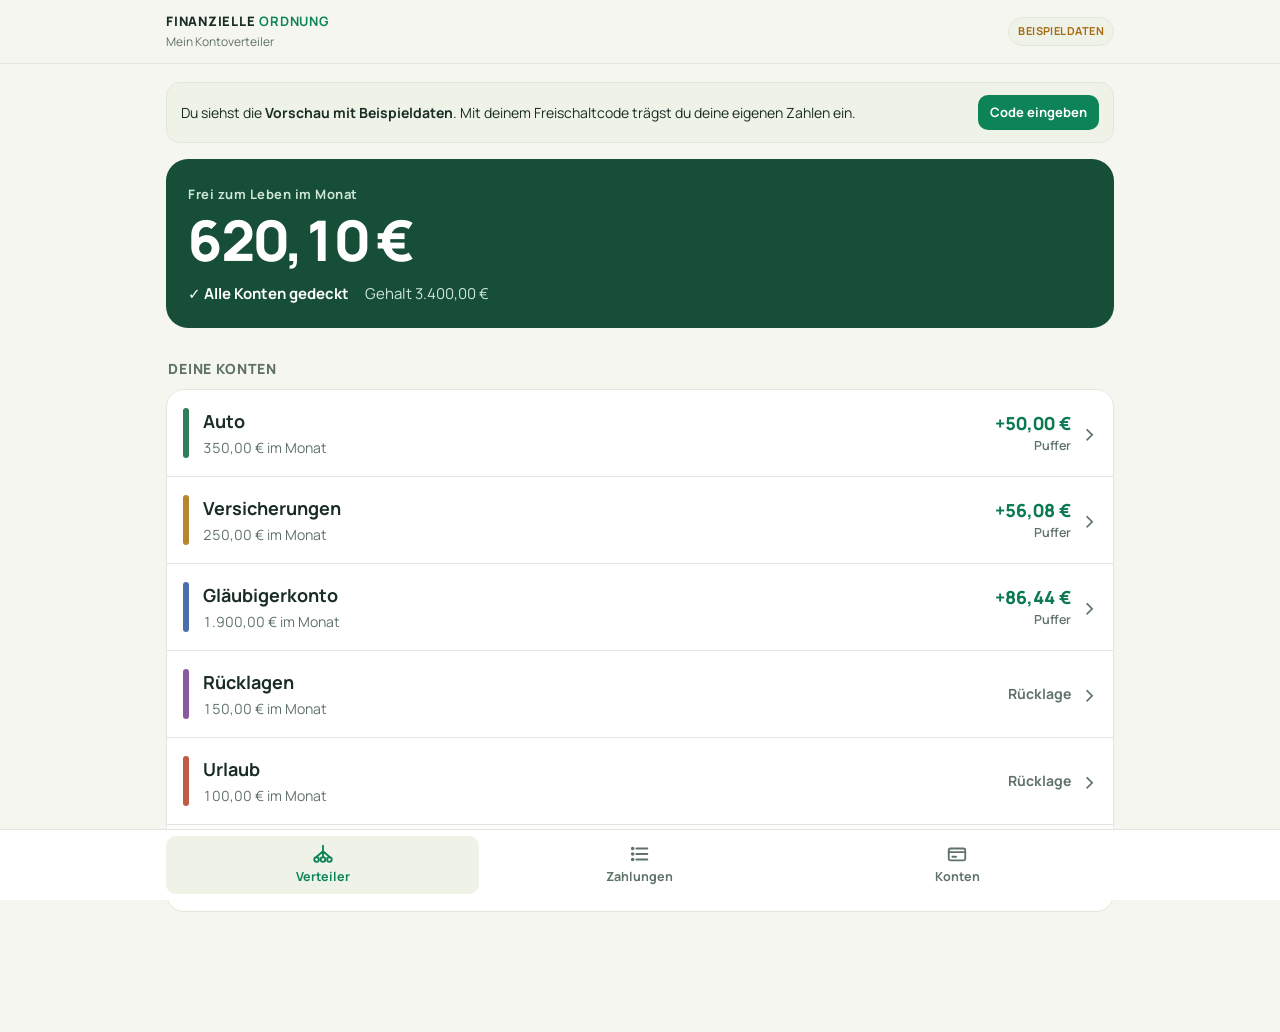
==== commit 40456e5a: "Neues, aufgeräumtes App-Design: Kontenliste, Einzelansicht, einklappbare Formulare Co-Authored-By: C" ====
--- a/app/index.html
+++ b/app/index.html
@@ -103,6 +103,28 @@
 .meter span{display:block;height:100%;background:var(--c);border-radius:999px}
 .meter.bad span{background:var(--bad)}
 .acc details{border-top:1px solid var(--line);padding-top:10px}
+.acc.tap{cursor:pointer;transition:border-color .15s,box-shadow .15s}
+.acc.tap:hover{border-color:var(--c);box-shadow:0 6px 18px rgba(0,0,0,.06)}
+.more{display:flex;justify-content:space-between;align-items:center;width:100%;border:0;border-top:1px solid var(--line);background:none;padding:11px 0 0;margin-top:2px;font-size:13.5px;font-weight:700;color:var(--accent);text-align:left}
+.more span{font-size:20px;line-height:1}
+.lines .more{border-top:0;padding-top:10px}
+.back{border:0;background:none;color:var(--accent);font-weight:700;font-size:15px;padding:6px 0;margin-bottom:10px;display:inline-flex;gap:6px;align-items:center;min-height:44px}
+.back span{font-size:22px;line-height:1}
+.dhero{background:var(--surface);border:1px solid var(--line);border-top:5px solid var(--c);border-radius:18px;padding:18px;display:flex;flex-direction:column;gap:14px}
+.dtop{display:flex;align-items:center;gap:10px}
+.dtop h2{margin:0;font-size:22px;font-weight:800;flex:1;min-width:0;overflow-wrap:anywhere}
+.dnums{display:grid;grid-template-columns:repeat(3,minmax(0,1fr));gap:10px}
+.dnums small{display:block;font-size:12px;color:var(--muted);font-weight:600}
+.dnums strong{font-size:21px;font-weight:800;letter-spacing:-.02em}
+.dhero .meter span{background:var(--c)}.dhero .meter.bad span{background:var(--bad)}
+.dgroup{margin-bottom:10px;padding:14px 16px}
+.dgroup h3{display:flex;justify-content:space-between;gap:10px;margin:0 0 4px;font-size:13px;font-weight:800;letter-spacing:.06em;text-transform:uppercase;color:var(--muted)}
+.dgroup h3 .amt{letter-spacing:0;text-transform:none;font-size:13px}
+.drow{display:grid;grid-template-columns:minmax(0,1fr) auto;gap:12px;align-items:center;padding:10px 0;border-top:1px solid var(--line)}
+.drow strong{display:block;font-size:14.5px;overflow-wrap:anywhere}
+.drow small{display:block;font-size:12.5px;color:var(--muted)}
+.drow .r{text-align:right}
+@media (max-width:520px){.dnums{grid-template-columns:1fr 1fr}.dnums>div:last-child{grid-column:1/-1}}
 .acc summary{cursor:pointer;font-size:13px;font-weight:700;color:var(--accent);list-style:none}
 .acc summary::-webkit-details-marker{display:none}
 .acc summary::before{content:"▸ ";display:inline-block;transition:transform .15s}
@@ -125,7 +147,10 @@
 .field label{display:block;font-size:12px;font-weight:700;color:var(--muted);margin-bottom:5px}
 .field input,.field select,textarea{width:100%;border:1px solid var(--line);background:var(--bg);border-radius:10px;padding:11px 12px;min-width:0}
 .actions{grid-column:1/-1;display:flex;gap:8px;flex-wrap:wrap}
-.chips{display:flex;gap:6px;flex-wrap:wrap;margin:16px 0 4px}
+.chips{display:flex;gap:6px;flex-wrap:wrap;margin:16px 0 4px;scroll-margin-top:calc(72px + env(safe-area-inset-top,0px))}
+.chip .cc{font-weight:600;opacity:.65;font-variant-numeric:tabular-nums}
+.listsum{margin:8px 0 0;font-size:13px;color:var(--muted)}
+.listsum b{color:var(--ink)}
 .chip{border:1px solid var(--line);background:var(--surface);border-radius:999px;padding:7px 13px;font-size:13px;font-weight:700;color:var(--muted)}
 .chip[aria-pressed="true"]{background:var(--ink);color:var(--bg);border-color:var(--ink)}
 .group{margin-top:18px}
@@ -167,6 +192,59 @@
 .sheet .row2{display:flex;gap:8px;flex-wrap:wrap}
 .sheet .btn{background:#fff;color:var(--brand)}
 .sheet .btn.ghost{background:transparent;color:#fff;border:1px solid rgba(255,255,255,.4)}
+
+/* ---- Aufgeräumte Ansicht ---- */
+body{font-size:16.5px}
+.field input,.field select{font-size:17px;padding:13px 12px}
+.tab{font-size:12.5px}
+.hero2{background:var(--brand);color:var(--brand-ink);border-radius:22px;padding:26px 22px 22px;display:flex;flex-direction:column;gap:6px}
+.hero2 .lbl,.dhero2 .lbl{font-size:13px;font-weight:700;color:var(--brand-soft)}
+.huge{font-size:clamp(40px,12vw,56px);font-weight:800;letter-spacing:-.04em;line-height:1.05}
+.hero2 .sub{margin:8px 0 0;display:flex;flex-wrap:wrap;gap:6px 16px;font-size:15px;color:var(--brand-soft)}
+.hero2 .sub b{color:#fff}.hero2 .sub b.warn{color:#ffd9a8}
+.sec2{display:flex;justify-content:space-between;align-items:baseline;gap:10px;margin:30px 2px 10px;font-size:14px;font-weight:800;letter-spacing:.06em;text-transform:uppercase;color:var(--muted)}
+.sec2 .num{letter-spacing:0;text-transform:none;font-weight:700}
+.sec2 .gname{display:flex;align-items:center;gap:8px;color:var(--ink);letter-spacing:0;text-transform:none;font-size:17px}
+.alist,.plist{display:flex;flex-direction:column;background:var(--surface);border:1px solid var(--line);border-radius:18px;overflow:hidden}
+.arow,.prow{display:flex;align-items:center;gap:14px;width:100%;border:0;background:none;text-align:left;padding:18px 16px;border-top:1px solid var(--line);min-height:76px}
+.alist>:first-child,.plist>:first-child{border-top:0}
+.arow:active,.prow:active{background:var(--soft)}
+.cbar{width:6px;align-self:stretch;border-radius:4px;background:var(--c);flex:none}
+.arow.isbad .cbar{background:var(--bad)}
+.aname,.pname{flex:1;min-width:0;display:flex;flex-direction:column;gap:2px}
+.aname b{font-size:18px;overflow-wrap:anywhere}.pname b{font-size:17px;font-weight:700;overflow-wrap:anywhere}
+.aname small,.pname small{font-size:14px;color:var(--muted)}
+.st{display:flex;flex-direction:column;align-items:flex-end;font-size:18px;font-weight:800;white-space:nowrap}
+.st small{font-size:12.5px;font-weight:600;color:var(--muted)}
+.st.ok{color:var(--ok)}.st.bad{color:var(--bad)}.st.neutral{font-size:14px;color:var(--muted);font-weight:700}.st.plain{color:var(--ink)}
+.pamt{font-size:18px;font-weight:800;white-space:nowrap}
+.chev{font-size:26px;color:var(--muted);line-height:1;margin-left:-4px}
+.prow.static{min-height:64px}
+.back{border:0;background:none;color:var(--accent);font-weight:700;font-size:16px;padding:4px 0;margin-bottom:8px;display:inline-flex;gap:6px;align-items:center;min-height:44px}
+.back span{font-size:24px;line-height:1}
+.dhero2{background:var(--surface);border:1px solid var(--line);border-top:6px solid var(--c);border-radius:22px;padding:22px 20px;display:flex;flex-direction:column;gap:8px}
+.dhero2 .lbl{color:var(--muted)}
+.dname{display:flex;align-items:center;gap:10px;font-size:24px;font-weight:800;margin-bottom:10px}
+.dhero2 .meter{height:10px;margin-top:8px}.dhero2 .meter span{background:var(--c)}.dhero2 .meter.bad span{background:var(--bad)}
+.pair{display:flex;justify-content:space-between;gap:12px;font-size:14px;color:var(--muted);margin-top:4px}
+.pair span{display:flex;flex-direction:column}.pair span:last-child{text-align:right}
+.pair b{font-size:19px;color:var(--ink)}
+.tip{margin:6px 0 0;font-size:15px;color:var(--muted)}.tip b{color:var(--ink)}
+.btn.add{width:100%;min-height:58px;font-size:17px;border-radius:14px}
+.btn.big{min-height:52px;font-size:16px;flex:1}
+.fpanel{border-radius:20px}
+.fhead{display:flex;justify-content:space-between;align-items:center;margin-bottom:14px}
+.fhead h2{margin:0;font-size:21px}
+.x{border:0;background:var(--soft);border-radius:12px;width:44px;height:44px;font-size:18px;color:var(--muted)}
+.chips{flex-wrap:nowrap;overflow-x:auto;scrollbar-width:none;margin:22px -16px 0;padding:0 16px 2px}
+.chips::-webkit-scrollbar{display:none}
+.chip{font-size:15px;padding:10px 16px;white-space:nowrap;min-height:44px}
+.empty{font-size:15px}
+.btn.add2{width:100%;min-height:52px;margin-top:10px;font-size:16px;border-radius:14px}
+.fpanel{margin-bottom:10px}
+#copyText{width:100%;border:1px solid var(--line);background:var(--bg);border-radius:10px;padding:11px 12px}
+button{-webkit-tap-highlight-color:transparent}
+.field select{font-size:16px;padding-right:6px}
 @media (prefers-reduced-motion:reduce){*{transition:none!important}}
 </style>
 </head><body>
@@ -226,10 +304,13 @@
 function validE(e){return e&&typeof e.id==='string'&&typeof e.name==='string'&&e.name.length<=160&&Number.isFinite(e.amount)&&e.amount>=0&&e.amount<=1e9&&Object.hasOwn(PER,e.period)}
 function validState(s){return s&&Array.isArray(s.income)&&Array.isArray(s.accounts)&&Array.isArray(s.entries)&&s.income.every(validE)&&s.entries.every(e=>validE(e)&&Object.hasOwn(CAT,e.cat)&&typeof e.acc==='string')&&s.accounts.every(a=>a&&typeof a.id==='string'&&typeof a.name==='string'&&Number.isFinite(a.transfer)&&a.transfer>=0)}
 let S;
-try{const r=JSON.parse(localStorage.getItem(KEY)||'null');S=validState(r)?r:demo()}catch{S=demo()}
+/* Umlaute reparieren, falls Text unterwegs falsch kodiert wurde (z. B. „GlÃ¤ubiger“ → „Gläubiger“) */
+function fixText(s){if(typeof s!=='string'||!/[ÃÂâ]/.test(s))return s;try{const t=decodeURIComponent(escape(s));return t}catch{return s}}
+function fixState(s){if(!s)return s;(s.income||[]).forEach(x=>x.name=fixText(x.name));(s.accounts||[]).forEach(x=>x.name=fixText(x.name));(s.entries||[]).forEach(x=>x.name=fixText(x.name));if(s.catNames&&typeof s.catNames==='object')for(const k in s.catNames)s.catNames[k]=fixText(s.catNames[k]);return s}
+try{const r=JSON.parse(localStorage.getItem(KEY)||'null');S=validState(r)?fixState(r):demo()}catch{S=demo()}
 let tab='verteiler';try{tab=localStorage.getItem(KEY+'_tab')||'verteiler'}catch{}
 if(!['verteiler','zahlungen','konten'].includes(tab))tab='verteiler';
-let edit=null,armed=null,armTimer=null,filter='all',toastTimer=null;
+let edit=null,armed=null,armTimer=null,filter='all',toastTimer=null,detail=null,showForm=false,kForm=null;
 /* Formular merkt sich Kategorie, Konto und Rhythmus für die nächste Zahlung */
 const FKEY=KEY+'_form';
 let form={cat:'creditors',per:'monthly',catAcc:{}};
@@ -252,7 +333,7 @@
 const lockNote=()=>licensed?'':`<div class="notice"><p>Du siehst die <b>Vorschau mit Beispieldaten</b>. Mit deinem Freischaltcode trägst du deine eigenen Zahlen ein.</p><button class="btn small" data-act="unlock">Code eingeben</button></div>`;
 
 function save(){try{localStorage.setItem(KEY,JSON.stringify(S))}catch{toast('Speichern im Browser nicht möglich. Bitte Sicherung kopieren.')}}
-function changed(){save();render()}
+function changed(){kForm=null;save();render()}
 function toast(t){let el=$('.toast');if(!el){el=document.createElement('div');el.className='toast';el.setAttribute('role','status');document.body.appendChild(el)}el.textContent=t;el.hidden=false;clearTimeout(toastTimer);toastTimer=setTimeout(()=>el.hidden=true,2600)}
 
 function stats(){
@@ -266,33 +347,50 @@
 const col=i=>`var(--k${i%6+1})`;const accName=id=>(S.accounts.find(a=>a.id===id)||{name:'Hauptkonto'}).name;
 
 /* ---------- Verteiler ---------- */
+function accStatus(has,bad,diff){return !has?`<span class="st neutral">Rücklage</span>`:bad?`<span class="st bad num">${eur(diff)}<small>fehlen</small></span>`:`<span class="st ok num">+${eur(diff)}<small>Puffer</small></span>`}
 function vVerteiler(){
   const t=stats();
-  if(!S.income.length&&!S.accounts.length)return`<section class="panel"><h2 style="margin:0 0 8px;font-size:20px">Lege deinen Verteiler an</h2><p class="muted" style="margin:0 0 14px">Trage dein Gehalt und deine Unterkonten mit dem festen Überweisungsbetrag ein. Danach ordnest du jede Zahlung einem Konto zu.</p><button class="btn" data-act="goto" data-to="konten">Konten einrichten</button></section>`;
+  if(!S.income.length&&!S.accounts.length)return`<section class="panel"><h2 style="margin:0 0 8px;font-size:22px">Lege deinen Verteiler an</h2><p class="muted" style="margin:0 0 16px">Trage dein Gehalt und deine Unterkonten ein. Danach ordnest du jede Zahlung einem Konto zu.</p><button class="btn" data-act="goto" data-to="konten">Konten einrichten</button></section>`;
   const under=t.acc.filter(a=>a.items.length&&a.diff<-0.004);
-  const base=Math.max(t.inc,t.transfers,1);
-  const segs=t.acc.filter(a=>a.transfer>0).map(a=>`<span style="width:${a.transfer/base*100}%;background:${col(a.i)}" title="${esc(a.name)}"></span>`).join('')+(t.rest>0?`<span style="width:${t.rest/base*100}%;background:var(--k0)" title="Hauptkonto"></span>`:'');
-  const leg=t.acc.map(a=>`<li><i style="background:${col(a.i)}"></i>${esc(a.name)} <b class="num">${eur(a.transfer)}</b></li>`).join('')+`<li><i style="background:var(--k0)"></i>Hauptkonto <b class="num">${eur(t.rest)}</b></li>`;
   let h='';
-  if(S.demo&&licensed)h+=`<div class="notice"><p>Das sind <b>Beispieldaten</b>, damit du siehst, wie der Verteiler arbeitet.</p><button class="btn small" data-act="fresh">Mit eigenen Daten starten</button></div>`;
-  if(under.length)h+=`<div class="notice bad"><p>${under.map(a=>`<b>${esc(a.name)}</b> ist um ${eur(-a.diff)} unterdeckt. Erhöhe den Verteiler bei der Bank auf mindestens ${eur(Math.ceil(a.need))}.`).join('<br>')}</p></div>`;
-  if(t.rest<0)h+=`<div class="notice bad"><p>Deine Verteiler-Überweisungen sind ${eur(-t.rest)} höher als dein Gehaltseingang.</p></div>`;
-  h+=`<section class="hero"><div class="hero-top"><div><span class="lbl">Gehaltseingang pro Monat</span><div class="big num">${eur(t.inc)}</div></div><div class="right"><span class="lbl">Frei zum Leben</span><div class="mid num">${eur(t.life)}</div></div></div><div class="flow" role="img" aria-label="Aufteilung deines Gehalts auf die Konten">${segs}</div><ul class="legend">${leg}</ul></section>`;
-  h+=`<div class="kpis"><div class="kpi"><small>Automatisch verteilt</small><strong class="num">${eur(t.transfers)}</strong></div><div class="kpi"><small>Bleibt auf dem Hauptkonto</small><strong class="num ${t.rest<0?'neg':''}">${eur(t.rest)}</strong></div><div class="kpi"><small>Puffer auf Unterkonten / Monat</small><strong class="num pos">${eur(t.buffer)}</strong></div></div>`;
-  h+=`<h2 class="sec">Unterkonten <span>Überweisung im Vergleich zum tatsächlichen Bedarf</span></h2><div class="accs">`;
-  h+=t.acc.map(a=>{
-    const has=a.items.length,bad=has&&a.diff<-0.004;
-    const pill=!has?`<span class="pill neutral">Rücklage</span>`:bad?`<span class="pill bad">${eur(a.diff)} fehlen</span>`:`<span class="pill ok">+${eur(a.diff)} Puffer</span>`;
-    const w=a.transfer>0?Math.min(100,a.need/a.transfer*100):(has?100:0);
-    const body=has?`<div class="meter ${bad?'bad':''}" role="img" aria-label="${Math.round(w)} % der Überweisung verplant"><span style="width:${w}%"></span></div><details><summary>${a.items.length} ${a.items.length===1?'Zahlung':'Zahlungen'} anzeigen</summary><ul class="mini">${a.items.slice().sort((x,y)=>mon(y)-mon(x)).map(e=>`<li><span>${esc(e.name)}${e.period!=='monthly'?` <em>(${eur(e.amount)} ${PER[e.period][0]})</em>`:''}</span><span class="num">${eur(mon(e))}</span></li>`).join('')}</ul></details>`:`<p class="hint">Keine Zahlungen zugeordnet. Der Betrag sammelt sich jeden Monat als Rücklage an.</p>`;
-    return`<article class="acc" style="--c:${col(a.i)}"><header><span class="dot"></span><h3>${esc(a.name)}</h3>${pill}</header><div class="nums"><div><small>Überweisung</small><strong class="num">${eur(a.transfer)}</strong></div><div class="need"><small>Tatsächlicher Bedarf</small><strong class="num">${has?eur(a.need):'–'}</strong></div></div>${body}</article>`;
-  }).join('');
-  h+=`</div><h2 class="sec">Hauptkonto <span>was nach dem Verteiler übrig bleibt</span></h2><section class="panel lines">`+
-    `<div class="line"><span>Gehaltseingang</span><span class="num">${eur(t.inc)}</span></div>`+
-    `<div class="line"><span>Abzüglich Verteiler auf ${t.acc.length} Unterkonten</span><span class="num">−${eur(t.transfers)}</span></div>`+
-    t.mainItems.map(e=>`<div class="line"><span>${esc(e.name)} <span class="muted" style="font-size:13px">vom Hauptkonto</span></span><span class="num">−${eur(mon(e))}</span></div>`).join('')+
-    `<div class="line"><span>Frei zum Leben</span><span class="num ${t.life<0?'neg':'pos'}">${eur(t.life)}</span></div></section>`;
-  h+=`<p class="foot">Nicht monatliche Zahlungen zählen mit ihrem Monatsanteil: 600 € jährlich ergeben 50 € pro Monat. Der Puffer bleibt auf dem jeweiligen Unterkonto und deckt diese Zahlungen, wenn sie fällig werden.</p>`;
+  if(S.demo&&licensed)h+=`<div class="notice"><p>Das sind <b>Beispieldaten</b>.</p><button class="btn small" data-act="fresh">Eigene Daten</button></div>`;
+  if(t.rest<0)h+=`<div class="notice bad"><p>Der Verteiler überweist ${eur(-t.rest)} mehr, als Gehalt eingeht.</p></div>`;
+  h+=`<section class="hero2"><span class="lbl">Frei zum Leben im Monat</span><div class="huge num">${eur(t.life)}</div><p class="sub">${under.length?`<b class="warn">${under.length===1?'1 Konto braucht':under.length+' Konten brauchen'} mehr Geld</b>`:'<b>✓ Alle Konten gedeckt</b>'}<span>Gehalt ${eur(t.inc)}</span></p></section>`;
+  h+=`<h2 class="sec2">Deine Konten</h2><div class="alist">`;
+  h+=t.acc.map(a=>{const has=a.items.length,bad=has&&a.diff<-0.004;
+    return`<button class="arow ${bad?'isbad':''}" type="button" data-act="detail" data-id="${esc(a.id)}" style="--c:${col(a.i)}"><span class="cbar"></span><span class="aname"><b>${esc(a.name)}</b><small class="num">${eur(a.transfer)} im Monat</small></span>${accStatus(has,bad,a.diff)}<span class="chev" aria-hidden="true">›</span></button>`}).join('');
+  h+=`<button class="arow" type="button" data-act="detail" data-id="__main" style="--c:var(--k0)"><span class="cbar"></span><span class="aname"><b>Hauptkonto</b><small>Rest nach dem Verteiler</small></span><span class="st plain num">${eur(t.rest)}<small>bleiben</small></span><span class="chev" aria-hidden="true">›</span></button></div>`;
+  return h;
+}
+
+/* ---------- Einzelansicht eines Kontos ---------- */
+function vDetail(id){
+  const t=stats();const isMain=id==='__main';
+  const a=isMain?null:t.acc.find(x=>x.id===id);
+  if(!isMain&&!a){detail=null;return vVerteiler()}
+  const items=(isMain?t.mainItems:a.items).slice();
+  const name=isMain?'Hauptkonto':a.name, c=isMain?'var(--k0)':col(a.i);
+  const transfer=isMain?t.rest:a.transfer, need=isMain?t.mainNeed:a.need, diff=transfer-need, bad=items.length&&diff<-0.004;
+  const w=transfer>0?Math.min(100,need/transfer*100):(items.length?100:0);
+  let h=`<button class="back" type="button" data-act="back"><span aria-hidden="true">‹</span> Alle Konten</button>`;
+  h+=`<section class="dhero2" style="--c:${c}"><div class="dname"><span class="dot"></span>${esc(name)}</div>`;
+  if(items.length){
+    h+=`<span class="lbl">${isMain?'Frei zum Leben':(bad?'Fehlen im Monat':'Puffer im Monat')}</span><div class="huge num ${bad?'neg':'pos'}">${bad?'':'+'}${eur(diff)}</div>
+    <div class="meter ${bad?'bad':''}" role="img" aria-label="${Math.round(w)} % verplant"><span style="width:${w}%"></span></div>
+    <div class="pair num"><span>${isMain?'Nach Verteiler':'Überweisung'}<b>${eur(transfer)}</b></span><span>${isMain?'Abbuchungen':'Bedarf'}<b>${eur(need)}</b></span></div>`;
+    if(bad)h+=`<p class="tip">Stell den Verteiler bei deiner Bank auf mindestens <b>${eur(Math.ceil(need))}</b>.</p>`;
+  }else{
+    h+=`<span class="lbl">${isMain?'Bleibt im Monat':'Sammelt sich im Monat an'}</span><div class="huge num">${eur(transfer)}</div><p class="tip">${isMain?'Vom Hauptkonto geht keine Zahlung ab.':'Diesem Konto ist keine Zahlung zugeordnet.'}</p>`;
+  }
+  h+=`</section>`;
+  if(!items.length)return h;
+  const order=['monthly','quarterly','halfyear','yearly','weekly'];
+  const label={monthly:'Monatlich',quarterly:'Vierteljährlich',halfyear:'Halbjährlich',yearly:'Jährlich',weekly:'Wöchentlich'};
+  for(const p of order){
+    const g=items.filter(e=>e.period===p).sort((x,y)=>mon(y)-mon(x));if(!g.length)continue;
+    h+=`<h2 class="sec2">${label[p]}<span class="num">${eur(sum(g,mon))} / Monat</span></h2><div class="plist">`+
+      g.map(e=>`<div class="prow static"><span class="pname"><b>${esc(e.name)}</b>${p==='monthly'?'':`<small class="num">${eur(e.amount)} ${PER[p][0]}</small>`}</span><span class="pamt num">${eur(mon(e))}</span></div>`).join('')+`</div>`;
+  }
   return h;
 }
 
@@ -302,24 +400,33 @@
 function rowBtns(kind,id){return`<div class="icons"><button class="ib" data-act="edit" data-kind="${kind}" data-id="${esc(id)}" aria-label="Bearbeiten">✎</button><button class="ib ${armed===id?'armed':''}" data-act="del" data-kind="${kind}" data-id="${esc(id)}" aria-label="Löschen">${armed===id?'Löschen?':'×'}</button></div>`}
 function vZahlungen(){
   const e=edit&&edit.kind==='entry'?S.entries.find(x=>x.id===edit.id):null;
-  const dCat=e?e.cat:(filter!=='all'?filter:form.cat), dAcc=e?e.acc:accForCat(dCat), dPer=e?e.period:form.per;
-  let h=`<section class="panel"><h2 style="margin:0 0 4px;font-size:19px">${e?'Zahlung bearbeiten':'Zahlung hinzufügen'}</h2><p class="muted" style="margin:0 0 14px;font-size:14px">${e?'Ändere die Angaben und speichere.':'Kategorie, Konto und Rhythmus bleiben für die nächste Zahlung eingestellt. So trägst du mehrere Zahlungen nacheinander ein.'}</p>
-  <form class="form" id="fEntry"><div class="field w3 first"><label for="eName">Bezeichnung</label><input id="eName" maxlength="160" required placeholder="z. B. Hausrat" value="${e?esc(e.name):''}"></div>
-  <div class="field w3"><label for="eAmt">Betrag in €</label><input id="eAmt" type="number" inputmode="decimal" min="0.01" step="0.01" required placeholder="0,00" value="${e?e.amount:''}"></div>
-  <div class="field"><label for="ePer">Rhythmus</label><select id="ePer">${perOptions(dPer)}</select></div>
-  <div class="field"><label for="eCat">Kategorie</label><select id="eCat">${Object.keys(CAT).map(k=>`<option value="${k}" ${dCat===k?'selected':''}>${esc(catName(k))}</option>`).join('')}</select></div>
-  <div class="field"><label for="eAcc">Abbuchung von</label><select id="eAcc">${accOptions(dAcc)}</select></div>
-  <div class="actions"><button class="btn" type="submit">${e?'Änderung speichern':'Hinzufügen'}</button>${e?'<button class="btn ghost" type="button" data-act="cancel">Abbrechen</button>':''}</div></form></section>`;
-  h+=`<div class="chips" role="group" aria-label="Nach Kategorie filtern">${[['all','Alle'],...Object.keys(CAT).map(k=>[k,catName(k)])].map(([k,v])=>`<button class="chip" data-act="filter" data-f="${k}" aria-pressed="${filter===k}">${esc(v)}</button>`).join('')}</div>`;
+  let h='';
+  if(e||showForm){
+    const dCat=e?e.cat:(filter!=='all'?filter:form.cat), dAcc=e?e.acc:accForCat(dCat), dPer=e?e.period:form.per;
+    h+=`<section class="panel fpanel"><div class="fhead"><h2>${e?'Zahlung bearbeiten':'Neue Zahlung'}</h2><button class="x" type="button" data-act="cancel" aria-label="Schließen">✕</button></div>
+    <form class="form" id="fEntry"><div class="field w6"><label for="eName">Bezeichnung</label><input id="eName" maxlength="160" required placeholder="z. B. Hausrat" value="${e?esc(e.name):''}"></div>
+    <div class="field w3"><label for="eAmt">Betrag in €</label><input id="eAmt" type="number" inputmode="decimal" min="0.01" step="0.01" required placeholder="0,00" value="${e?e.amount:''}"></div>
+    <div class="field w3"><label for="ePer">Rhythmus</label><select id="ePer">${perOptions(dPer)}</select></div>
+    <div class="field w3"><label for="eCat">Kategorie</label><select id="eCat">${Object.keys(CAT).map(k=>`<option value="${k}" ${dCat===k?'selected':''}>${esc(catName(k))}</option>`).join('')}</select></div>
+    <div class="field w3"><label for="eAcc">Abbuchung von</label><select id="eAcc">${accOptions(dAcc)}</select></div>
+    <div class="actions"><button class="btn big" type="submit">${e?'Speichern':'Hinzufügen'}</button>${e?`<button class="btn danger big" type="button" data-act="del" data-kind="entry" data-id="${esc(e.id)}">${armed===e.id?'Wirklich löschen?':'Löschen'}</button>`:'<button class="btn ghost big" type="button" data-act="cancel">Fertig</button>'}</div></form>
+    ${e?'':'<p class="hint" style="margin-top:10px">Kategorie und Konto bleiben für die nächste Zahlung eingestellt.</p>'}</section>`;
+  }else{
+    h+=`<button class="btn add" type="button" data-act="addform">+ Zahlung hinzufügen</button>`;
+  }
+  const cnt=k=>k==='all'?S.entries.length:S.entries.filter(x=>x.cat===k).length;
+  h+=`<div class="chips" id="chips" role="group" aria-label="Nach Kategorie filtern">${[['all','Alle'],...Object.keys(CAT).map(k=>[k,catName(k)])].map(([k,v])=>`<button class="chip" data-act="filter" data-f="${k}" aria-pressed="${filter===k}">${esc(v)} <span class="cc">${cnt(k)}</span></button>`).join('')}</div>`;
   const list=S.entries.filter(x=>filter==='all'||x.cat===filter);
   if(!list.length)return h+`<div class="empty" style="margin-top:14px">Noch keine Zahlungen${filter!=='all'?' in dieser Kategorie':''}.</div>`;
   const groups=[...S.accounts.map((a,i)=>({id:a.id,name:a.name,c:col(i)})),{id:'',name:'Hauptkonto',c:'var(--k0)'}];
   const ids=new Set(S.accounts.map(a=>a.id));
   for(const g of groups){
-    const items=list.filter(x=>g.id===''?!ids.has(x.acc):x.acc===g.id).sort((a,b)=>a.name.localeCompare(b.name,'de'));
+    const items=list.filter(x=>g.id===''?!ids.has(x.acc):x.acc===g.id).sort((a,b)=>mon(b)-mon(a));
     if(!items.length)continue;
-    h+=`<div class="group"><h3><span class="dot" style="--c:${g.c}"></span>${esc(g.name)}<span class="amt">${eur(sum(items,mon))} / Monat</span></h3>`+items.map(x=>`<div class="row"><div><strong>${esc(x.name)}</strong><small><span class="cat">${esc(catShort(x.cat))}</span>${eur(x.amount)} ${PER[x.period][0]}</small></div><div class="r"><strong class="num">${eur(mon(x))}</strong><small>pro Monat</small></div>${rowBtns('entry',x.id)}</div>`).join('')+`</div>`;
-  }
+    h+=`<h2 class="sec2" style="--c:${g.c}"><span class="gname"><span class="dot"></span>${esc(g.name)}</span><span class="num">${eur(sum(items,mon))} / Monat</span></h2><div class="plist">`+
+      items.map(x=>`<button class="prow" type="button" data-act="edit" data-kind="entry" data-id="${esc(x.id)}"><span class="pname"><b>${esc(x.name)}</b>${x.period==='monthly'?'':`<small class="num">${eur(x.amount)} ${PER[x.period][0]}</small>`}</span><span class="pamt num">${eur(mon(x))}</span><span class="chev" aria-hidden="true">›</span></button>`).join('')+`</div>`;
+  }
+  h+=`<p class="hint" style="margin-top:14px">Beträge pro Monat. Tippe eine Zahlung an, um sie zu ändern oder zu löschen.</p>`;
   return h;
 }
 
@@ -327,40 +434,71 @@
 function vKonten(){
   const ei=edit&&edit.kind==='income'?S.income.find(x=>x.id===edit.id):null;
   const ea=edit&&edit.kind==='account'?S.accounts.find(x=>x.id===edit.id):null;
-  let h=`<h2 class="sec" style="margin-top:4px">Einnahmen</h2><section class="panel">`+
-    (S.income.length?S.income.map(x=>`<div class="row"><div><strong>${esc(x.name)}</strong><small>${eur(x.amount)} ${PER[x.period][0]}</small></div><div class="r"><strong class="num">${eur(mon(x))}</strong><small>pro Monat</small></div>${rowBtns('income',x.id)}</div>`).join(''):'<div class="empty">Noch kein Gehalt eingetragen.</div>')+
-    `<form class="form" id="fIncome" style="margin-top:14px"><div class="field first"><label for="iName">Bezeichnung</label><input id="iName" maxlength="160" required placeholder="z. B. Gehalt" value="${ei?esc(ei.name):''}"></div><div class="field"><label for="iAmt">Betrag in €</label><input id="iAmt" type="number" inputmode="decimal" min="0.01" step="0.01" required placeholder="0,00" value="${ei?ei.amount:''}"></div><div class="field"><label for="iPer">Rhythmus</label><select id="iPer">${perOptions(ei?ei.period:'monthly')}</select></div><div class="actions"><button class="btn" type="submit">${ei?'Änderung speichern':'Einnahme hinzufügen'}</button>${ei?'<button class="btn ghost" type="button" data-act="cancel">Abbrechen</button>':''}</div></form></section>`;
-  h+=`<h2 class="sec">Unterkonten <span>fester Betrag, den die Bank bei Gehaltseingang überweist</span></h2><section class="panel">`+
-    (S.accounts.length?S.accounts.map((a,i)=>{const n=S.entries.filter(e=>e.acc===a.id).length;return`<div class="row"><div><strong><span class="dot" style="--c:${col(i)};display:inline-block;margin-right:7px"></span>${esc(a.name)}</strong><small>${n} ${n===1?'Zahlung':'Zahlungen'} zugeordnet</small></div><div class="r"><strong class="num">${eur(a.transfer)}</strong><small>pro Monat</small></div>${rowBtns('account',a.id)}</div>`}).join(''):'<div class="empty">Noch keine Unterkonten. Lege z. B. „Versicherungen“ oder „Gläubigerkonto“ an.</div>')+
-    `<form class="form" id="fAcc" style="margin-top:14px"><div class="field w3 first"><label for="aName">Kontoname</label><input id="aName" maxlength="60" required placeholder="z. B. Versicherungen" value="${ea?esc(ea.name):''}"></div><div class="field w3"><label for="aAmt">Überweisung pro Monat in €</label><input id="aAmt" type="number" inputmode="decimal" min="0" step="0.01" required placeholder="0,00" value="${ea?ea.transfer:''}"></div><div class="actions"><button class="btn" type="submit">${ea?'Änderung speichern':'Unterkonto hinzufügen'}</button>${ea?'<button class="btn ghost" type="button" data-act="cancel">Abbrechen</button>':''}</div></form>
-    <p class="hint" style="margin-top:12px">Löschst du ein Unterkonto, wandern seine Zahlungen aufs Hauptkonto.</p></section>`;
-  h+=`<h2 class="sec">Kategorien <span>nenne sie so, wie du sie im Alltag nennst</span></h2><section class="panel"><form class="form" id="fCats">${Object.keys(CAT).map(k=>`<div class="field"><label for="cn_${k}">Statt „${CAT[k]}“</label><input id="cn_${k}" maxlength="40" placeholder="${CAT[k]}" value="${esc(S.catNames&&S.catNames[k]||'')}"></div>`).join('')}<div class="actions"><button class="btn" type="submit">Namen speichern</button></div></form><p class="hint" style="margin-top:12px">Leeres Feld = Standardname. Deine Zahlungen bleiben dabei unverändert.</p></section>`;
-  h+=`<h2 class="sec">Sicherung</h2><section class="panel"><p class="hint" style="margin-bottom:12px">Deine Daten bleiben nur auf diesem Gerät. Kopiere die Sicherung und bewahre sie z. B. in einer Notiz auf. Zum Wiederherstellen fügst du sie unten ein.</p>
-    <div class="actions" style="margin-bottom:12px"><button class="btn ghost" data-act="copy">Sicherung kopieren</button></div>
-    <form id="fImport"><label class="muted" for="impText" style="display:block;font-size:12px;font-weight:700;margin-bottom:5px">Sicherung einfügen</label><textarea id="impText" placeholder='{"v":1, …}'></textarea><div class="actions" style="margin-top:8px"><button class="btn ghost" type="submit">Sicherung einlesen</button><button class="btn danger ${armed==='__reset'?'':''}" type="button" data-act="reset">${armed==='__reset'?'Wirklich alles löschen?':'Alle Daten löschen'}</button></div></form></section>
-    <p class="foot"><b>© 2026 Finanzielle Ordnung · Kai Kremer.</b> Werkzeug zur eigenständigen Organisation deiner Einnahmen und Ausgaben. Keine Bankanbindung und keine Anlage-, Kredit-, Rechts- oder Steuerberatung. <a href="https://finanzielle-ordnung.de/impressum.html" target="_blank" rel="noopener noreferrer" style="color:var(--accent)">Impressum</a></p>`;
+  const delBtn=(kind,id)=>`<button class="btn danger big" type="button" data-act="del" data-kind="${kind}" data-id="${esc(id)}">${armed===id?'Wirklich löschen?':'Löschen'}</button>`;
+  const head=(t,close)=>`<div class="fhead"><h2>${t}</h2><button class="x" type="button" data-act="cancel" aria-label="Schließen">✕</button></div>`;
+  let h='';
+  /* Einnahmen */
+  h+=`<h2 class="sec2" style="margin-top:6px">Einnahmen<span class="num">${eur(sum(S.income,mon))} / Monat</span></h2>`;
+  if(ei||kForm==='income'){
+    h+=`<section class="panel fpanel">${head(ei?'Einnahme bearbeiten':'Neue Einnahme')}<form class="form" id="fIncome"><div class="field w6"><label for="iName">Bezeichnung</label><input id="iName" maxlength="160" required placeholder="z. B. Gehalt" value="${ei?esc(ei.name):''}"></div><div class="field w3"><label for="iAmt">Betrag in €</label><input id="iAmt" type="number" inputmode="decimal" min="0.01" step="0.01" required placeholder="0,00" value="${ei?ei.amount:''}"></div><div class="field w3"><label for="iPer">Rhythmus</label><select id="iPer">${perOptions(ei?ei.period:'monthly')}</select></div><div class="actions"><button class="btn big" type="submit">${ei?'Speichern':'Hinzufügen'}</button>${ei?delBtn('income',ei.id):''}</div></form></section>`;
+  }
+  if(S.income.length)h+=`<div class="plist">`+S.income.map(x=>`<button class="prow" type="button" data-act="edit" data-kind="income" data-id="${esc(x.id)}"><span class="pname"><b>${esc(x.name)}</b>${x.period==='monthly'?'':`<small class="num">${eur(x.amount)} ${PER[x.period][0]}</small>`}</span><span class="pamt num">${eur(mon(x))}</span><span class="chev" aria-hidden="true">›</span></button>`).join('')+`</div>`;
+  else if(kForm!=='income')h+=`<div class="empty">Noch kein Gehalt eingetragen.</div>`;
+  if(!ei&&kForm!=='income')h+=`<button class="btn ghost add2" type="button" data-act="addincome">+ Einnahme hinzufügen</button>`;
+
+  /* Unterkonten */
+  h+=`<h2 class="sec2">Unterkonten<span class="num">${eur(sum(S.accounts,a=>a.transfer))} / Monat</span></h2>`;
+  if(ea||kForm==='account'){
+    h+=`<section class="panel fpanel">${head(ea?'Unterkonto bearbeiten':'Neues Unterkonto')}<form class="form" id="fAcc"><div class="field w6"><label for="aName">Kontoname</label><input id="aName" maxlength="60" required placeholder="z. B. Versicherungen" value="${ea?esc(ea.name):''}"></div><div class="field w6"><label for="aAmt">Überweisung pro Monat in €</label><input id="aAmt" type="number" inputmode="decimal" min="0" step="0.01" required placeholder="0,00" value="${ea?ea.transfer:''}"></div><div class="actions"><button class="btn big" type="submit">${ea?'Speichern':'Hinzufügen'}</button>${ea?delBtn('account',ea.id):''}</div></form>${ea?'<p class="hint" style="margin-top:10px">Löschst du das Konto, wandern seine Zahlungen aufs Hauptkonto.</p>':'<p class="hint" style="margin-top:10px">Der feste Betrag, den deine Bank bei Gehaltseingang überweist.</p>'}</section>`;
+  }
+  if(S.accounts.length)h+=`<div class="plist">`+S.accounts.map((a,i)=>{const n=S.entries.filter(e=>e.acc===a.id).length;return`<button class="prow" type="button" data-act="edit" data-kind="account" data-id="${esc(a.id)}" style="--c:${col(i)}"><span class="cbar"></span><span class="pname"><b>${esc(a.name)}</b><small>${n} ${n===1?'Zahlung':'Zahlungen'}</small></span><span class="pamt num">${eur(a.transfer)}</span><span class="chev" aria-hidden="true">›</span></button>`}).join('')+`</div>`;
+  else if(kForm!=='account')h+=`<div class="empty">Noch keine Unterkonten.</div>`;
+  if(!ea&&kForm!=='account')h+=`<button class="btn ghost add2" type="button" data-act="addacc">+ Unterkonto hinzufügen</button>`;
+
+  /* Einstellungen */
+  h+=`<h2 class="sec2">Einstellungen</h2>`;
+  if(kForm==='cats'){
+    h+=`<section class="panel fpanel">${head('Kategorien benennen')}<form class="form" id="fCats">${Object.keys(CAT).map(k=>`<div class="field w6"><label for="cn_${k}">Statt „${CAT[k]}“</label><input id="cn_${k}" maxlength="40" placeholder="${CAT[k]}" value="${esc(S.catNames&&S.catNames[k]||'')}"></div>`).join('')}<div class="actions"><button class="btn big" type="submit">Speichern</button></div></form><p class="hint" style="margin-top:10px">Leeres Feld = Standardname.</p></section>`;
+  }else if(kForm==='import'){
+    h+=`<section class="panel fpanel">${head('Sicherung einfügen')}<form id="fImport"><label for="impText" class="hint" style="display:block;margin-bottom:8px">Füge hier den kopierten Sicherungstext ein. Er ersetzt alle aktuellen Daten.</label><textarea id="impText" placeholder='{"v":1, …}'></textarea><div class="actions" style="margin-top:10px"><button class="btn big" type="submit">Sicherung einlesen</button></div></form></section>`;
+  }else if(kForm==='copy'){
+    h+=`<section class="panel fpanel">${head('Sicherung kopieren')}<p class="hint" style="margin-bottom:8px">Der Text ist markiert. Tippe auf „Kopieren“ und speichere ihn z. B. in deinen Notizen.</p><textarea id="copyText" readonly>${esc(JSON.stringify(S))}</textarea></section>`;
+  }else if(kForm==='reset'){
+    h+=`<section class="panel fpanel">${head('Alle Daten löschen')}<p class="hint" style="margin-bottom:12px">Alle Einnahmen, Konten und Zahlungen auf diesem Gerät werden gelöscht. Kopiere vorher eine Sicherung.</p><div class="actions"><button class="btn danger big" type="button" data-act="reset">${armed==='__reset'?'Wirklich alles löschen?':'Alles löschen'}</button></div></section>`;
+  }
+  h+=`<div class="plist">
+    <button class="prow" type="button" data-act="kform" data-f="cats"><span class="pname"><b>Kategorien benennen</b><small>${Object.keys(CAT).map(k=>esc(catName(k))).join(' · ')}</small></span><span class="chev" aria-hidden="true">›</span></button>
+    <button class="prow" type="button" data-act="copy"><span class="pname"><b>Sicherung kopieren</b><small>Daten sichern, z. B. in deinen Notizen</small></span><span class="chev" aria-hidden="true">›</span></button>
+    <button class="prow" type="button" data-act="kform" data-f="import"><span class="pname"><b>Sicherung einfügen</b><small>Gesicherte Daten wiederherstellen</small></span><span class="chev" aria-hidden="true">›</span></button>
+    <button class="prow" type="button" data-act="kform" data-f="reset"><span class="pname"><b class="neg">Alle Daten löschen</b></span><span class="chev" aria-hidden="true">›</span></button>
+  </div>`;
+  h+=`<p class="foot"><b>© 2026 Finanzielle Ordnung · Kai Kremer.</b> Werkzeug zur eigenständigen Organisation deiner Einnahmen und Ausgaben. Keine Bankanbindung und keine Anlage-, Kredit-, Rechts- oder Steuerberatung. Deine Daten bleiben nur auf diesem Gerät. <a href="https://finanzielle-ordnung.de/impressum.html" target="_blank" rel="noopener noreferrer" style="color:var(--accent)">Impressum</a></p>`;
   return h;
 }
 
 function render(){
   document.querySelectorAll('.tab').forEach(b=>b.setAttribute('aria-current',b.dataset.tab===tab?'page':'false'));
   $('#demoTag').hidden=!S.demo;
-  $('#view').innerHTML=lockNote()+(tab==='verteiler'?vVerteiler():tab==='zahlungen'?vZahlungen():vKonten());
-}
-function setTab(t){tab=t;edit=null;armed=null;try{localStorage.setItem(KEY+'_tab',t)}catch{}render();scrollTo({top:0})}
+  $('#view').innerHTML=(tab==='verteiler'&&detail?'':lockNote())+(tab==='verteiler'?(detail?vDetail(detail):vVerteiler()):tab==='zahlungen'?vZahlungen():vKonten());
+}
+function setTab(t){tab=t;edit=null;armed=null;detail=null;showForm=false;kForm=null;try{localStorage.setItem(KEY+'_tab',t)}catch{}render();scrollTo({top:0})}
 function arm(id){armed=id;clearTimeout(armTimer);armTimer=setTimeout(()=>{armed=null;render()},3500);render()}
 function owned(){if(S.demo){S.demo=false}}
 
 document.querySelectorAll('.tab').forEach(b=>b.addEventListener('click',()=>setTab(b.dataset.tab)));
 document.addEventListener('click',ev=>{
   const b=ev.target.closest('[data-act]');if(!b)return;const act=b.dataset.act,id=b.dataset.id,kind=b.dataset.kind;
+  if(act==='detail'){detail=b.dataset.id;render();scrollTo({top:0});return}
+  if(act==='back'){detail=null;render();scrollTo({top:0});return}
   if(act==='unlock')return openUnlock();
   if(act==='closeUnlock')return closeUnlock();
-  if(!licensed&&['edit','del','fresh','reset'].includes(act))return openUnlock();
+  if(!licensed&&['edit','del','fresh','reset','addform','addincome','addacc','kform'].includes(act))return openUnlock();
   if(act==='goto')setTab(b.dataset.to);
-  else if(act==='filter'){filter=b.dataset.f;render()}
-  else if(act==='cancel'){edit=null;render()}
-  else if(act==='edit'){edit={kind,id};render();const f=document.querySelector(kind==='entry'?'#eName':kind==='income'?'#iName':'#aName');if(f){f.focus();f.scrollIntoView({block:'center'})}}
+  else if(act==='filter'){filter=b.dataset.f;render();const c=$('#chips');if(c)c.scrollIntoView({block:'start',behavior:matchMedia('(prefers-reduced-motion: reduce)').matches?'auto':'smooth'})}
+  else if(act==='cancel'){edit=null;showForm=false;kForm=null;armed=null;render()}
+  else if(act==='addincome'||act==='addacc'||act==='kform'){edit=null;armed=null;kForm=act==='addincome'?'income':act==='addacc'?'account':b.dataset.f;render();const p=document.querySelector('.fpanel');if(p)p.scrollIntoView({block:'center'});const f=document.querySelector(kForm==='income'?'#iName':kForm==='account'?'#aName':kForm==='import'?'#impText':'#nothing');if(f)f.focus()}
+  else if(act==='addform'){showForm=true;render();const f=$('#eName');if(f)f.focus()}
+  else if(act==='edit'){edit={kind,id};kForm=null;armed=null;render();const f=document.querySelector(kind==='entry'?'#eName':kind==='income'?'#iName':'#aName');if(f){f.focus();f.scrollIntoView({block:'center'})}}
   else if(act==='del'){
     if(armed!==id)return arm(id);
     armed=null;owned();
@@ -370,7 +508,7 @@
     if(edit&&edit.id===id)edit=null;changed();toast('Gelöscht')}
   else if(act==='fresh'){S={v:1,demo:false,income:[],accounts:[],entries:[]};edit=null;changed();setTab('konten');toast('Leerer Start. Trage zuerst dein Gehalt ein.')}
   else if(act==='reset'){if(armed!=='__reset')return arm('__reset');armed=null;S={v:1,demo:false,income:[],accounts:[],entries:[]};edit=null;changed();toast('Alle Daten gelöscht')}
-  else if(act==='copy'){const txt=JSON.stringify(S);const fb=()=>{const t=$('#impText');t.value=txt;t.focus();t.select();toast('Sicherung markiert. Jetzt kopieren.')};try{navigator.clipboard.writeText(txt).then(()=>toast('Sicherung kopiert'),fb)}catch{fb()}}
+  else if(act==='copy'){const txt=JSON.stringify(S);const fb=()=>{kForm='copy';render();const t=$('#copyText');if(t){t.scrollIntoView({block:'center'});t.focus();t.select()}};try{navigator.clipboard.writeText(txt).then(()=>toast('Sicherung kopiert. Füge sie z. B. in deine Notizen ein.'),fb)}catch{fb()}}
 });
 document.addEventListener('change',ev=>{
   if(ev.target.id==='eCat'&&!(edit&&edit.kind==='entry')){const a=$('#eAcc');if(a)a.value=accForCat(ev.target.value)}
@@ -382,7 +520,7 @@
   if(f.id==='fEntry'){const name=$('#eName').value.trim(),amount=n($('#eAmt').value),period=$('#ePer').value,cat=$('#eCat').value,acc=$('#eAcc').value;
     if(!name||!(amount>0))return toast('Bitte Bezeichnung und Betrag eintragen.');
     owned();const e=edit&&edit.kind==='entry'&&S.entries.find(x=>x.id===edit.id);
-    if(e)Object.assign(e,{name,amount,period,cat,acc});else{S.entries.push({id:uid(),name,amount,period,cat,acc});form.cat=cat;form.per=period;form.catAcc[cat]=acc;saveForm()}
+    if(e){Object.assign(e,{name,amount,period,cat,acc});showForm=false}else{S.entries.push({id:uid(),name,amount,period,cat,acc});form.cat=cat;form.per=period;form.catAcc[cat]=acc;saveForm()}
     edit=null;changed();toast(e?'Gespeichert':'Zahlung hinzugefügt');$('#eName')?.focus()}
   if(f.id==='fIncome'){const name=$('#iName').value.trim(),amount=n($('#iAmt').value),period=$('#iPer').value;
     if(!name||!(amount>0))return toast('Bitte Bezeichnung und Betrag eintragen.');
@@ -393,7 +531,7 @@
     owned();const a=edit&&edit.kind==='account'&&S.accounts.find(x=>x.id===edit.id);
     if(a)Object.assign(a,{name,transfer});else S.accounts.push({id:uid(),name,transfer});edit=null;changed();toast('Gespeichert')}
   if(f.id==='fCats'){owned();const c={};Object.keys(CAT).forEach(k=>{const v=$('#cn_'+k).value.trim().slice(0,40);if(v)c[k]=v});S.catNames=c;changed();toast('Kategorienamen gespeichert')}
-  if(f.id==='fImport'){try{const d=JSON.parse($('#impText').value);if(!validState(d))throw 0;const cn={};if(d.catNames&&typeof d.catNames==='object')Object.keys(CAT).forEach(k=>{if(typeof d.catNames[k]==='string'&&d.catNames[k].trim())cn[k]=d.catNames[k].trim().slice(0,40)});S={v:1,demo:false,catNames:cn,income:d.income,accounts:d.accounts,entries:d.entries};edit=null;changed();toast('Sicherung eingelesen')}catch{toast('Das ist keine gültige Sicherung.')}}
+  if(f.id==='fImport'){try{const d=JSON.parse($('#impText').value);if(!validState(d))throw 0;const cn={};if(d.catNames&&typeof d.catNames==='object')Object.keys(CAT).forEach(k=>{if(typeof d.catNames[k]==='string'&&d.catNames[k].trim())cn[k]=d.catNames[k].trim().slice(0,40)});S={v:1,demo:false,catNames:cn,income:d.income,accounts:d.accounts,entries:d.entries};fixState(S);edit=null;changed();toast('Sicherung eingelesen')}catch{toast('Das ist keine gültige Sicherung.')}}
 });
 render();
 (()=>{
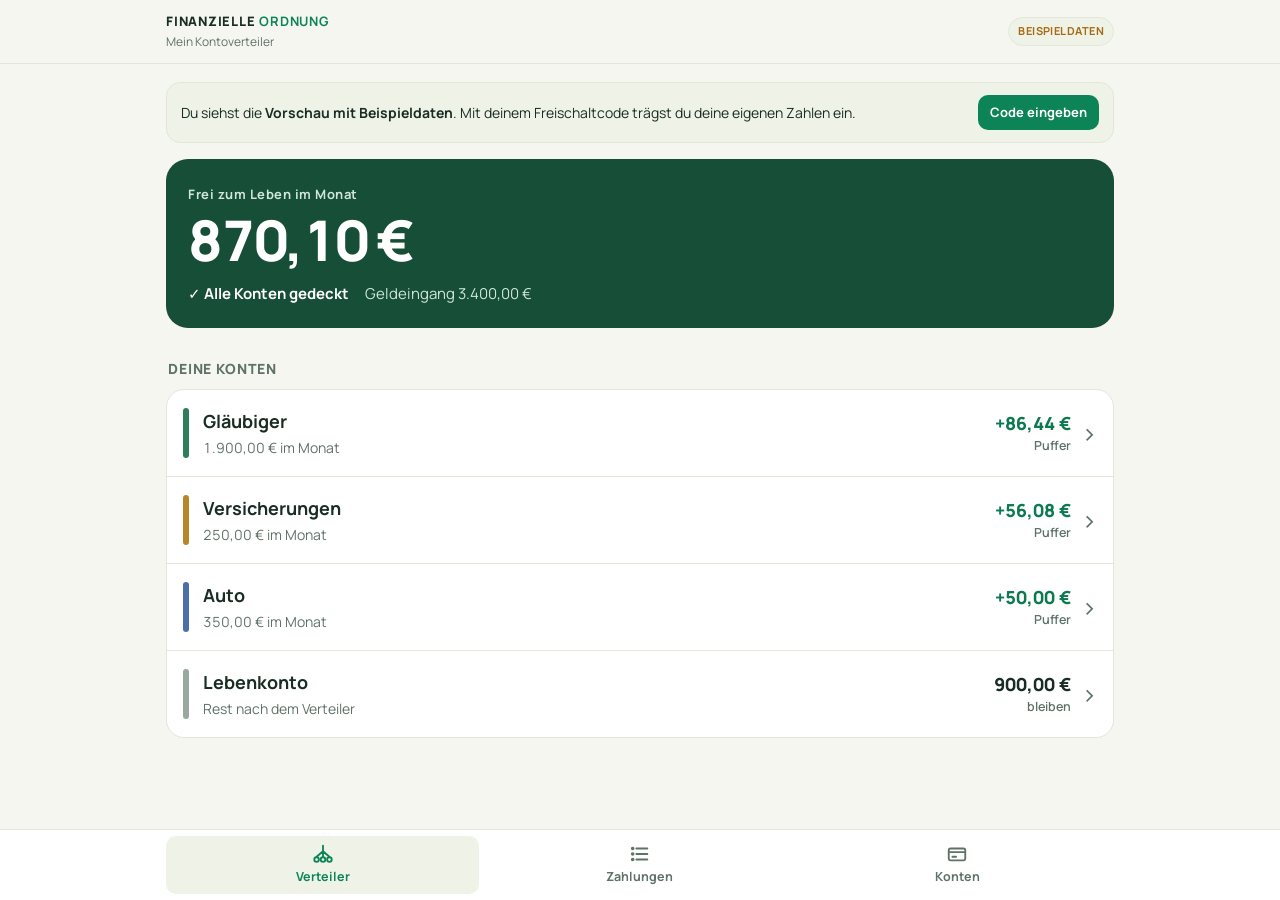
==== commit 322e6c02: "Feste Konten: Lebenkonto, Geldeingang, Gläubiger, Versicherungen, Auto; Kategorien entfernt Co-Autho" ====
--- a/app/index.html
+++ b/app/index.html
@@ -292,11 +292,11 @@
 const sum=(a,f)=>a.reduce((s,x)=>s+f(x),0);
 
 function demo(){
-  const A=[['a1','Auto',350],['a2','Versicherungen',250],['a3','Gläubigerkonto',1900],['a4','Rücklagen',150],['a5','Urlaub',100]].map(([id,name,transfer])=>({id,name,transfer}));
+  const A=[['glaeub','Gläubiger',1900],['vers','Versicherungen',250],['auto','Auto',350]].map(([id,name,transfer])=>({id,name,transfer}));
   const E=[
-    ['Tanken','creditors',250,'monthly','a1'],['TÜV & Werkstatt','creditors',600,'yearly','a1'],
-    ['Kfz-Versicherung','insurance',64.5,'monthly','a2'],['Privathaftpflicht','insurance',78,'yearly','a2'],['Hausrat','insurance',114,'yearly','a2'],['Rechtsschutz','insurance',26.42,'monthly','a2'],['Berufsunfähigkeit','insurance',87,'monthly','a2'],
-    ['Miete','creditors',1050,'monthly','a3'],['Strom','creditors',98,'monthly','a3'],['Gas','creditors',85,'monthly','a3'],['Internet','creditors',39.99,'monthly','a3'],['Handy','creditors',24.99,'monthly','a3'],['Rundfunkbeitrag','creditors',55.08,'quarterly','a3'],['Autokredit','rates',389,'monthly','a3'],['Ratenkauf Möbel','rates',108.22,'monthly','a3'],
+    ['Tanken','creditors',250,'monthly','auto'],['TÜV & Werkstatt','creditors',600,'yearly','auto'],
+    ['Kfz-Versicherung','insurance',64.5,'monthly','vers'],['Privathaftpflicht','insurance',78,'yearly','vers'],['Hausrat','insurance',114,'yearly','vers'],['Rechtsschutz','insurance',26.42,'monthly','vers'],['Berufsunfähigkeit','insurance',87,'monthly','vers'],
+    ['Miete','creditors',1050,'monthly','glaeub'],['Strom','creditors',98,'monthly','glaeub'],['Gas','creditors',85,'monthly','glaeub'],['Internet','creditors',39.99,'monthly','glaeub'],['Handy','creditors',24.99,'monthly','glaeub'],['Rundfunkbeitrag','creditors',55.08,'quarterly','glaeub'],['Autokredit','rates',389,'monthly','glaeub'],['Ratenkauf Möbel','rates',108.22,'monthly','glaeub'],
     ['Fitnessstudio','creditors',29.9,'monthly','']
   ].map(([name,cat,amount,period,acc])=>({id:uid(),name,cat,amount,period,acc}));
   return{v:1,demo:true,income:[{id:uid(),name:'Gehalt',amount:3400,period:'monthly'}],accounts:A,entries:E};
@@ -307,13 +307,19 @@
 /* Umlaute reparieren, falls Text unterwegs falsch kodiert wurde (z. B. „GlÃ¤ubiger“ → „Gläubiger“) */
 function fixText(s){if(typeof s!=='string'||!/[ÃÂâ]/.test(s))return s;try{const t=decodeURIComponent(escape(s));return t}catch{return s}}
 function fixState(s){if(!s)return s;(s.income||[]).forEach(x=>x.name=fixText(x.name));(s.accounts||[]).forEach(x=>x.name=fixText(x.name));(s.entries||[]).forEach(x=>x.name=fixText(x.name));if(s.catNames&&typeof s.catNames==='object')for(const k in s.catNames)s.catNames[k]=fixText(s.catNames[k]);return s}
-try{const r=JSON.parse(localStorage.getItem(KEY)||'null');S=validState(r)?fixState(r):demo()}catch{S=demo()}
+/* Feste Konten: Gläubiger, Versicherungen, Auto (+ Lebenkonto = Rest) */
+const FIXED=[['glaeub','Gläubiger',['gläubiger','gläubigerkonto']],['vers','Versicherungen',['versicherungen','versicherung']],['auto','Auto',['auto']]];
+function normAccounts(s){if(!s)return s;const old=s.accounts||[];const map={};
+  s.accounts=FIXED.map(([id,name,al])=>{const o=old.find(a=>a.id===id)||old.find(a=>al.includes(String(a.name).trim().toLowerCase()));if(o)map[o.id]=id;return{id,name,transfer:o&&Number.isFinite(o.transfer)?o.transfer:0}});
+  const ids=FIXED.map(f=>f[0]);(s.entries||[]).forEach(e=>{e.acc=Object.hasOwn(map,e.acc)?map[e.acc]:(ids.includes(e.acc)?e.acc:'');e.cat=e.acc==='vers'?'insurance':'creditors'});return s}
+try{const r=JSON.parse(localStorage.getItem(KEY)||'null');S=validState(r)?normAccounts(fixState(r)):normAccounts(demo())}catch{S=normAccounts(demo())}
 let tab='verteiler';try{tab=localStorage.getItem(KEY+'_tab')||'verteiler'}catch{}
 if(!['verteiler','zahlungen','konten'].includes(tab))tab='verteiler';
 let edit=null,armed=null,armTimer=null,filter='all',toastTimer=null,detail=null,showForm=false,kForm=null;
 /* Formular merkt sich Kategorie, Konto und Rhythmus für die nächste Zahlung */
 const FKEY=KEY+'_form';
-let form={cat:'creditors',per:'monthly',catAcc:{}};
+let form={cat:'creditors',per:'monthly',catAcc:{},acc:'glaeub'};
+try{const r=JSON.parse(localStorage.getItem(KEY+'_form')||'null');if(r&&typeof r.acc==='string')form.acc=r.acc}catch{}
 try{const r=JSON.parse(localStorage.getItem(FKEY)||'null');if(r&&typeof r==='object'){if(Object.hasOwn(CAT,r.cat))form.cat=r.cat;if(Object.hasOwn(PER,r.per))form.per=r.per;if(r.catAcc&&typeof r.catAcc==='object')form.catAcc=r.catAcc}}catch{}
 function saveForm(){try{localStorage.setItem(FKEY,JSON.stringify(form))}catch{}}
 function accExists(id){return id===''||S.accounts.some(a=>a.id===id)}
@@ -344,7 +350,7 @@
   const mainNeed=sum(mainItems,mon),transfers=sum(S.accounts,a=>a.transfer),rest=inc-transfers;
   return{inc,acc,mainItems,mainNeed,transfers,rest,life:rest-mainNeed,buffer:sum(acc.filter(a=>a.items.length),a=>Math.max(0,a.diff))};
 }
-const col=i=>`var(--k${i%6+1})`;const accName=id=>(S.accounts.find(a=>a.id===id)||{name:'Hauptkonto'}).name;
+const col=i=>`var(--k${i%6+1})`;const accName=id=>(S.accounts.find(a=>a.id===id)||{name:'Lebenkonto'}).name;
 
 /* ---------- Verteiler ---------- */
 function accStatus(has,bad,diff){return !has?`<span class="st neutral">Rücklage</span>`:bad?`<span class="st bad num">${eur(diff)}<small>fehlen</small></span>`:`<span class="st ok num">+${eur(diff)}<small>Puffer</small></span>`}
@@ -355,11 +361,11 @@
   let h='';
   if(S.demo&&licensed)h+=`<div class="notice"><p>Das sind <b>Beispieldaten</b>.</p><button class="btn small" data-act="fresh">Eigene Daten</button></div>`;
   if(t.rest<0)h+=`<div class="notice bad"><p>Der Verteiler überweist ${eur(-t.rest)} mehr, als Gehalt eingeht.</p></div>`;
-  h+=`<section class="hero2"><span class="lbl">Frei zum Leben im Monat</span><div class="huge num">${eur(t.life)}</div><p class="sub">${under.length?`<b class="warn">${under.length===1?'1 Konto braucht':under.length+' Konten brauchen'} mehr Geld</b>`:'<b>✓ Alle Konten gedeckt</b>'}<span>Gehalt ${eur(t.inc)}</span></p></section>`;
+  h+=`<section class="hero2"><span class="lbl">Frei zum Leben im Monat</span><div class="huge num">${eur(t.life)}</div><p class="sub">${under.length?`<b class="warn">${under.length===1?'1 Konto braucht':under.length+' Konten brauchen'} mehr Geld</b>`:'<b>✓ Alle Konten gedeckt</b>'}<span>Geldeingang ${eur(t.inc)}</span></p></section>`;
   h+=`<h2 class="sec2">Deine Konten</h2><div class="alist">`;
   h+=t.acc.map(a=>{const has=a.items.length,bad=has&&a.diff<-0.004;
     return`<button class="arow ${bad?'isbad':''}" type="button" data-act="detail" data-id="${esc(a.id)}" style="--c:${col(a.i)}"><span class="cbar"></span><span class="aname"><b>${esc(a.name)}</b><small class="num">${eur(a.transfer)} im Monat</small></span>${accStatus(has,bad,a.diff)}<span class="chev" aria-hidden="true">›</span></button>`}).join('');
-  h+=`<button class="arow" type="button" data-act="detail" data-id="__main" style="--c:var(--k0)"><span class="cbar"></span><span class="aname"><b>Hauptkonto</b><small>Rest nach dem Verteiler</small></span><span class="st plain num">${eur(t.rest)}<small>bleiben</small></span><span class="chev" aria-hidden="true">›</span></button></div>`;
+  h+=`<button class="arow" type="button" data-act="detail" data-id="__main" style="--c:var(--k0)"><span class="cbar"></span><span class="aname"><b>Lebenkonto</b><small>Rest nach dem Verteiler</small></span><span class="st plain num">${eur(t.rest)}<small>bleiben</small></span><span class="chev" aria-hidden="true">›</span></button></div>`;
   return h;
 }
 
@@ -369,7 +375,7 @@
   const a=isMain?null:t.acc.find(x=>x.id===id);
   if(!isMain&&!a){detail=null;return vVerteiler()}
   const items=(isMain?t.mainItems:a.items).slice();
-  const name=isMain?'Hauptkonto':a.name, c=isMain?'var(--k0)':col(a.i);
+  const name=isMain?'Lebenkonto':a.name, c=isMain?'var(--k0)':col(a.i);
   const transfer=isMain?t.rest:a.transfer, need=isMain?t.mainNeed:a.need, diff=transfer-need, bad=items.length&&diff<-0.004;
   const w=transfer>0?Math.min(100,need/transfer*100):(items.length?100:0);
   let h=`<button class="back" type="button" data-act="back"><span aria-hidden="true">‹</span> Alle Konten</button>`;
@@ -380,7 +386,7 @@
     <div class="pair num"><span>${isMain?'Nach Verteiler':'Überweisung'}<b>${eur(transfer)}</b></span><span>${isMain?'Abbuchungen':'Bedarf'}<b>${eur(need)}</b></span></div>`;
     if(bad)h+=`<p class="tip">Stell den Verteiler bei deiner Bank auf mindestens <b>${eur(Math.ceil(need))}</b>.</p>`;
   }else{
-    h+=`<span class="lbl">${isMain?'Bleibt im Monat':'Sammelt sich im Monat an'}</span><div class="huge num">${eur(transfer)}</div><p class="tip">${isMain?'Vom Hauptkonto geht keine Zahlung ab.':'Diesem Konto ist keine Zahlung zugeordnet.'}</p>`;
+    h+=`<span class="lbl">${isMain?'Bleibt im Monat':'Sammelt sich im Monat an'}</span><div class="huge num">${eur(transfer)}</div><p class="tip">${isMain?'Vom Lebenkonto geht keine Zahlung ab.':'Diesem Konto ist keine Zahlung zugeordnet.'}</p>`;
   }
   h+=`</section>`;
   if(!items.length)return h;
@@ -395,30 +401,30 @@
 }
 
 /* ---------- Zahlungen ---------- */
-function accOptions(sel){return`<option value="" ${sel===''?'selected':''}>Hauptkonto</option>`+S.accounts.map(a=>`<option value="${esc(a.id)}" ${sel===a.id?'selected':''}>${esc(a.name)}</option>`).join('')}
+function accOptions(sel){return S.accounts.map(a=>`<option value="${esc(a.id)}" ${sel===a.id?'selected':''}>${esc(a.name)}</option>`).join('')+`<option value="" ${sel===''?'selected':''}>Lebenkonto</option>`}
 function perOptions(sel){return Object.entries(PER).map(([k,v])=>`<option value="${k}" ${sel===k?'selected':''}>${v[0][0].toUpperCase()+v[0].slice(1)}</option>`).join('')}
 function rowBtns(kind,id){return`<div class="icons"><button class="ib" data-act="edit" data-kind="${kind}" data-id="${esc(id)}" aria-label="Bearbeiten">✎</button><button class="ib ${armed===id?'armed':''}" data-act="del" data-kind="${kind}" data-id="${esc(id)}" aria-label="Löschen">${armed===id?'Löschen?':'×'}</button></div>`}
 function vZahlungen(){
   const e=edit&&edit.kind==='entry'?S.entries.find(x=>x.id===edit.id):null;
   let h='';
   if(e||showForm){
-    const dCat=e?e.cat:(filter!=='all'?filter:form.cat), dAcc=e?e.acc:accForCat(dCat), dPer=e?e.period:form.per;
+    const dAcc=e?e.acc:(filter!=='all'?(filter==='__leben'?'':filter):(accExists(form.acc)?form.acc:'glaeub')), dPer=e?e.period:form.per;
     h+=`<section class="panel fpanel"><div class="fhead"><h2>${e?'Zahlung bearbeiten':'Neue Zahlung'}</h2><button class="x" type="button" data-act="cancel" aria-label="Schließen">✕</button></div>
     <form class="form" id="fEntry"><div class="field w6"><label for="eName">Bezeichnung</label><input id="eName" maxlength="160" required placeholder="z. B. Hausrat" value="${e?esc(e.name):''}"></div>
     <div class="field w3"><label for="eAmt">Betrag in €</label><input id="eAmt" type="number" inputmode="decimal" min="0.01" step="0.01" required placeholder="0,00" value="${e?e.amount:''}"></div>
     <div class="field w3"><label for="ePer">Rhythmus</label><select id="ePer">${perOptions(dPer)}</select></div>
-    <div class="field w3"><label for="eCat">Kategorie</label><select id="eCat">${Object.keys(CAT).map(k=>`<option value="${k}" ${dCat===k?'selected':''}>${esc(catName(k))}</option>`).join('')}</select></div>
-    <div class="field w3"><label for="eAcc">Abbuchung von</label><select id="eAcc">${accOptions(dAcc)}</select></div>
+    <div class="field w6"><label for="eAcc">Konto</label><select id="eAcc">${accOptions(dAcc)}</select></div>
     <div class="actions"><button class="btn big" type="submit">${e?'Speichern':'Hinzufügen'}</button>${e?`<button class="btn danger big" type="button" data-act="del" data-kind="entry" data-id="${esc(e.id)}">${armed===e.id?'Wirklich löschen?':'Löschen'}</button>`:'<button class="btn ghost big" type="button" data-act="cancel">Fertig</button>'}</div></form>
-    ${e?'':'<p class="hint" style="margin-top:10px">Kategorie und Konto bleiben für die nächste Zahlung eingestellt.</p>'}</section>`;
+    ${e?'':'<p class="hint" style="margin-top:10px">Konto und Rhythmus bleiben für die nächste Zahlung eingestellt.</p>'}</section>`;
   }else{
     h+=`<button class="btn add" type="button" data-act="addform">+ Zahlung hinzufügen</button>`;
   }
-  const cnt=k=>k==='all'?S.entries.length:S.entries.filter(x=>x.cat===k).length;
-  h+=`<div class="chips" id="chips" role="group" aria-label="Nach Kategorie filtern">${[['all','Alle'],...Object.keys(CAT).map(k=>[k,catName(k)])].map(([k,v])=>`<button class="chip" data-act="filter" data-f="${k}" aria-pressed="${filter===k}">${esc(v)} <span class="cc">${cnt(k)}</span></button>`).join('')}</div>`;
-  const list=S.entries.filter(x=>filter==='all'||x.cat===filter);
-  if(!list.length)return h+`<div class="empty" style="margin-top:14px">Noch keine Zahlungen${filter!=='all'?' in dieser Kategorie':''}.</div>`;
-  const groups=[...S.accounts.map((a,i)=>({id:a.id,name:a.name,c:col(i)})),{id:'',name:'Hauptkonto',c:'var(--k0)'}];
+  const aids=new Set(S.accounts.map(a=>a.id)),fk=x=>aids.has(x.acc)?x.acc:'__leben';
+  const cnt=k=>k==='all'?S.entries.length:S.entries.filter(x=>fk(x)===k).length;
+  h+=`<div class="chips" id="chips" role="group" aria-label="Nach Konto filtern">${[['all','Alle'],...S.accounts.map(a=>[a.id,a.name]),['__leben','Lebenkonto']].map(([k,v])=>`<button class="chip" data-act="filter" data-f="${esc(k)}" aria-pressed="${filter===k}">${esc(v)} <span class="cc">${cnt(k)}</span></button>`).join('')}</div>`;
+  const list=S.entries.filter(x=>filter==='all'||fk(x)===filter);
+  if(!list.length)return h+`<div class="empty" style="margin-top:14px">Noch keine Zahlungen${filter!=='all'?' auf diesem Konto':''}.</div>`;
+  const groups=[...S.accounts.map((a,i)=>({id:a.id,name:a.name,c:col(i)})),{id:'',name:'Lebenkonto',c:'var(--k0)'}];
   const ids=new Set(S.accounts.map(a=>a.id));
   for(const g of groups){
     const items=list.filter(x=>g.id===''?!ids.has(x.acc):x.acc===g.id).sort((a,b)=>mon(b)-mon(a));
@@ -438,7 +444,7 @@
   const head=(t,close)=>`<div class="fhead"><h2>${t}</h2><button class="x" type="button" data-act="cancel" aria-label="Schließen">✕</button></div>`;
   let h='';
   /* Einnahmen */
-  h+=`<h2 class="sec2" style="margin-top:6px">Einnahmen<span class="num">${eur(sum(S.income,mon))} / Monat</span></h2>`;
+  h+=`<h2 class="sec2" style="margin-top:6px">Geldeingang<span class="num">${eur(sum(S.income,mon))} / Monat</span></h2>`;
   if(ei||kForm==='income'){
     h+=`<section class="panel fpanel">${head(ei?'Einnahme bearbeiten':'Neue Einnahme')}<form class="form" id="fIncome"><div class="field w6"><label for="iName">Bezeichnung</label><input id="iName" maxlength="160" required placeholder="z. B. Gehalt" value="${ei?esc(ei.name):''}"></div><div class="field w3"><label for="iAmt">Betrag in €</label><input id="iAmt" type="number" inputmode="decimal" min="0.01" step="0.01" required placeholder="0,00" value="${ei?ei.amount:''}"></div><div class="field w3"><label for="iPer">Rhythmus</label><select id="iPer">${perOptions(ei?ei.period:'monthly')}</select></div><div class="actions"><button class="btn big" type="submit">${ei?'Speichern':'Hinzufügen'}</button>${ei?delBtn('income',ei.id):''}</div></form></section>`;
   }
@@ -449,11 +455,10 @@
   /* Unterkonten */
   h+=`<h2 class="sec2">Unterkonten<span class="num">${eur(sum(S.accounts,a=>a.transfer))} / Monat</span></h2>`;
   if(ea||kForm==='account'){
-    h+=`<section class="panel fpanel">${head(ea?'Unterkonto bearbeiten':'Neues Unterkonto')}<form class="form" id="fAcc"><div class="field w6"><label for="aName">Kontoname</label><input id="aName" maxlength="60" required placeholder="z. B. Versicherungen" value="${ea?esc(ea.name):''}"></div><div class="field w6"><label for="aAmt">Überweisung pro Monat in €</label><input id="aAmt" type="number" inputmode="decimal" min="0" step="0.01" required placeholder="0,00" value="${ea?ea.transfer:''}"></div><div class="actions"><button class="btn big" type="submit">${ea?'Speichern':'Hinzufügen'}</button>${ea?delBtn('account',ea.id):''}</div></form>${ea?'<p class="hint" style="margin-top:10px">Löschst du das Konto, wandern seine Zahlungen aufs Hauptkonto.</p>':'<p class="hint" style="margin-top:10px">Der feste Betrag, den deine Bank bei Gehaltseingang überweist.</p>'}</section>`;
+    h+=`<section class="panel fpanel">${head(ea?esc(ea.name):'Konto')}<form class="form" id="fAcc"><input id="aName" type="hidden" value="${ea?esc(ea.name):''}"><div class="field w6"><label for="aAmt">Überweisung pro Monat in €</label><input id="aAmt" type="number" inputmode="decimal" min="0" step="0.01" required placeholder="0,00" value="${ea?ea.transfer:''}"></div><div class="actions"><button class="btn big" type="submit">${ea?'Speichern':'Hinzufügen'}</button></div></form><p class="hint" style="margin-top:10px">Der feste Betrag, den deine Bank bei Geldeingang auf dieses Konto überweist.</p></section>`;
   }
   if(S.accounts.length)h+=`<div class="plist">`+S.accounts.map((a,i)=>{const n=S.entries.filter(e=>e.acc===a.id).length;return`<button class="prow" type="button" data-act="edit" data-kind="account" data-id="${esc(a.id)}" style="--c:${col(i)}"><span class="cbar"></span><span class="pname"><b>${esc(a.name)}</b><small>${n} ${n===1?'Zahlung':'Zahlungen'}</small></span><span class="pamt num">${eur(a.transfer)}</span><span class="chev" aria-hidden="true">›</span></button>`}).join('')+`</div>`;
   else if(kForm!=='account')h+=`<div class="empty">Noch keine Unterkonten.</div>`;
-  if(!ea&&kForm!=='account')h+=`<button class="btn ghost add2" type="button" data-act="addacc">+ Unterkonto hinzufügen</button>`;
 
   /* Einstellungen */
   h+=`<h2 class="sec2">Einstellungen</h2>`;
@@ -467,7 +472,6 @@
     h+=`<section class="panel fpanel">${head('Alle Daten löschen')}<p class="hint" style="margin-bottom:12px">Alle Einnahmen, Konten und Zahlungen auf diesem Gerät werden gelöscht. Kopiere vorher eine Sicherung.</p><div class="actions"><button class="btn danger big" type="button" data-act="reset">${armed==='__reset'?'Wirklich alles löschen?':'Alles löschen'}</button></div></section>`;
   }
   h+=`<div class="plist">
-    <button class="prow" type="button" data-act="kform" data-f="cats"><span class="pname"><b>Kategorien benennen</b><small>${Object.keys(CAT).map(k=>esc(catName(k))).join(' · ')}</small></span><span class="chev" aria-hidden="true">›</span></button>
     <button class="prow" type="button" data-act="copy"><span class="pname"><b>Sicherung kopieren</b><small>Daten sichern, z. B. in deinen Notizen</small></span><span class="chev" aria-hidden="true">›</span></button>
     <button class="prow" type="button" data-act="kform" data-f="import"><span class="pname"><b>Sicherung einfügen</b><small>Gesicherte Daten wiederherstellen</small></span><span class="chev" aria-hidden="true">›</span></button>
     <button class="prow" type="button" data-act="kform" data-f="reset"><span class="pname"><b class="neg">Alle Daten löschen</b></span><span class="chev" aria-hidden="true">›</span></button>
@@ -498,7 +502,7 @@
   else if(act==='cancel'){edit=null;showForm=false;kForm=null;armed=null;render()}
   else if(act==='addincome'||act==='addacc'||act==='kform'){edit=null;armed=null;kForm=act==='addincome'?'income':act==='addacc'?'account':b.dataset.f;render();const p=document.querySelector('.fpanel');if(p)p.scrollIntoView({block:'center'});const f=document.querySelector(kForm==='income'?'#iName':kForm==='account'?'#aName':kForm==='import'?'#impText':'#nothing');if(f)f.focus()}
   else if(act==='addform'){showForm=true;render();const f=$('#eName');if(f)f.focus()}
-  else if(act==='edit'){edit={kind,id};kForm=null;armed=null;render();const f=document.querySelector(kind==='entry'?'#eName':kind==='income'?'#iName':'#aName');if(f){f.focus();f.scrollIntoView({block:'center'})}}
+  else if(act==='edit'){edit={kind,id};kForm=null;armed=null;render();const f=document.querySelector(kind==='entry'?'#eName':kind==='income'?'#iName':'#aAmt');if(f){f.focus();f.scrollIntoView({block:'center'})}}
   else if(act==='del'){
     if(armed!==id)return arm(id);
     armed=null;owned();
@@ -506,8 +510,8 @@
     if(kind==='income')S.income=S.income.filter(x=>x.id!==id);
     if(kind==='account'){S.accounts=S.accounts.filter(x=>x.id!==id);S.entries.forEach(e=>{if(e.acc===id)e.acc=''})}
     if(edit&&edit.id===id)edit=null;changed();toast('Gelöscht')}
-  else if(act==='fresh'){S={v:1,demo:false,income:[],accounts:[],entries:[]};edit=null;changed();setTab('konten');toast('Leerer Start. Trage zuerst dein Gehalt ein.')}
-  else if(act==='reset'){if(armed!=='__reset')return arm('__reset');armed=null;S={v:1,demo:false,income:[],accounts:[],entries:[]};edit=null;changed();toast('Alle Daten gelöscht')}
+  else if(act==='fresh'){S=normAccounts({v:1,demo:false,income:[],accounts:[],entries:[]});edit=null;changed();setTab('konten');toast('Leerer Start. Trage zuerst dein Gehalt ein.')}
+  else if(act==='reset'){if(armed!=='__reset')return arm('__reset');armed=null;S=normAccounts({v:1,demo:false,income:[],accounts:[],entries:[]});edit=null;changed();toast('Alle Daten gelöscht')}
   else if(act==='copy'){const txt=JSON.stringify(S);const fb=()=>{kForm='copy';render();const t=$('#copyText');if(t){t.scrollIntoView({block:'center'});t.focus();t.select()}};try{navigator.clipboard.writeText(txt).then(()=>toast('Sicherung kopiert. Füge sie z. B. in deine Notizen ein.'),fb)}catch{fb()}}
 });
 document.addEventListener('change',ev=>{
@@ -517,10 +521,10 @@
   ev.preventDefault();const f=ev.target;const n=v=>Number(String(v).replace(',','.'));
   if(f.id==='fUnlock'){const c=$('#code').value;checkCode(c).then(ok=>{if(ok){licensed=true;try{localStorage.setItem(LKEY,normCode(c))}catch{}closeUnlock();render();toast('Freigeschaltet. Viel Erfolg mit deinem Verteiler!')}else{const e=$('#codeErr');e.textContent='Dieser Code ist nicht gültig. Prüfe die Schreibweise aus deiner Kauf-E-Mail.';e.hidden=false}});return}
   if(!licensed){openUnlock();return}
-  if(f.id==='fEntry'){const name=$('#eName').value.trim(),amount=n($('#eAmt').value),period=$('#ePer').value,cat=$('#eCat').value,acc=$('#eAcc').value;
+  if(f.id==='fEntry'){const name=$('#eName').value.trim(),amount=n($('#eAmt').value),period=$('#ePer').value,acc=$('#eAcc').value,cat=acc==='vers'?'insurance':'creditors';
     if(!name||!(amount>0))return toast('Bitte Bezeichnung und Betrag eintragen.');
     owned();const e=edit&&edit.kind==='entry'&&S.entries.find(x=>x.id===edit.id);
-    if(e){Object.assign(e,{name,amount,period,cat,acc});showForm=false}else{S.entries.push({id:uid(),name,amount,period,cat,acc});form.cat=cat;form.per=period;form.catAcc[cat]=acc;saveForm()}
+    if(e){Object.assign(e,{name,amount,period,cat,acc});showForm=false}else{S.entries.push({id:uid(),name,amount,period,cat,acc});form.per=period;form.acc=acc;saveForm()}
     edit=null;changed();toast(e?'Gespeichert':'Zahlung hinzugefügt');$('#eName')?.focus()}
   if(f.id==='fIncome'){const name=$('#iName').value.trim(),amount=n($('#iAmt').value),period=$('#iPer').value;
     if(!name||!(amount>0))return toast('Bitte Bezeichnung und Betrag eintragen.');
@@ -531,7 +535,7 @@
     owned();const a=edit&&edit.kind==='account'&&S.accounts.find(x=>x.id===edit.id);
     if(a)Object.assign(a,{name,transfer});else S.accounts.push({id:uid(),name,transfer});edit=null;changed();toast('Gespeichert')}
   if(f.id==='fCats'){owned();const c={};Object.keys(CAT).forEach(k=>{const v=$('#cn_'+k).value.trim().slice(0,40);if(v)c[k]=v});S.catNames=c;changed();toast('Kategorienamen gespeichert')}
-  if(f.id==='fImport'){try{const d=JSON.parse($('#impText').value);if(!validState(d))throw 0;const cn={};if(d.catNames&&typeof d.catNames==='object')Object.keys(CAT).forEach(k=>{if(typeof d.catNames[k]==='string'&&d.catNames[k].trim())cn[k]=d.catNames[k].trim().slice(0,40)});S={v:1,demo:false,catNames:cn,income:d.income,accounts:d.accounts,entries:d.entries};fixState(S);edit=null;changed();toast('Sicherung eingelesen')}catch{toast('Das ist keine gültige Sicherung.')}}
+  if(f.id==='fImport'){try{const d=JSON.parse($('#impText').value);if(!validState(d))throw 0;const cn={};if(d.catNames&&typeof d.catNames==='object')Object.keys(CAT).forEach(k=>{if(typeof d.catNames[k]==='string'&&d.catNames[k].trim())cn[k]=d.catNames[k].trim().slice(0,40)});S={v:1,demo:false,catNames:cn,income:d.income,accounts:d.accounts,entries:d.entries};fixState(S);normAccounts(S);edit=null;changed();toast('Sicherung eingelesen')}catch{toast('Das ist keine gültige Sicherung.')}}
 });
 render();
 (()=>{
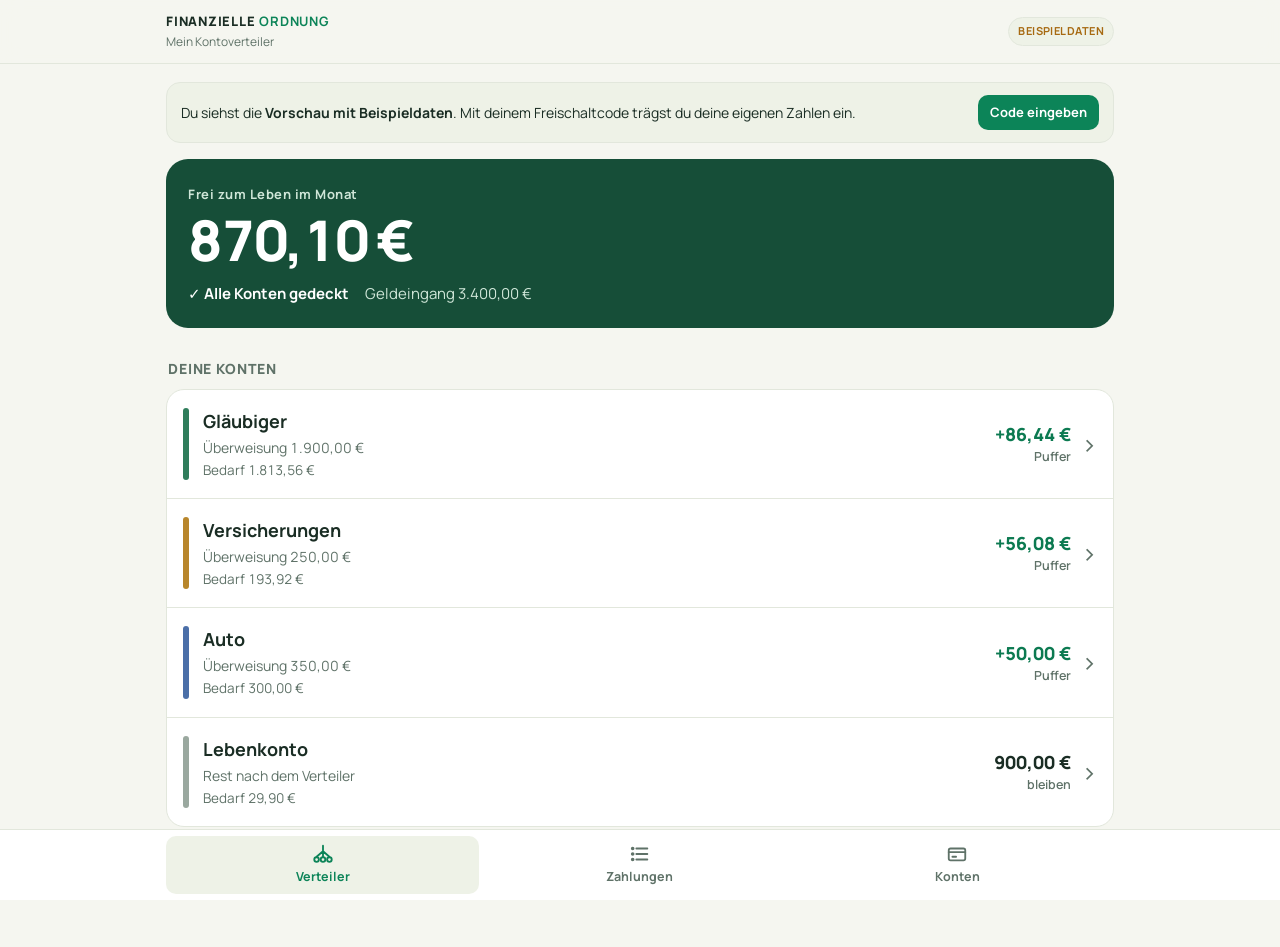
==== commit 37981a18: "Verteiler: Überweisung und Bedarf pro Konto anzeigen Co-Authored-By: Claude Opus 5.5 <noreply@anthro" ====
--- a/app/index.html
+++ b/app/index.html
@@ -214,6 +214,7 @@
 .aname,.pname{flex:1;min-width:0;display:flex;flex-direction:column;gap:2px}
 .aname b{font-size:18px;overflow-wrap:anywhere}.pname b{font-size:17px;font-weight:700;overflow-wrap:anywhere}
 .aname small,.pname small{font-size:14px;color:var(--muted)}
+.aname small.need{font-size:13.5px}
 .st{display:flex;flex-direction:column;align-items:flex-end;font-size:18px;font-weight:800;white-space:nowrap}
 .st small{font-size:12.5px;font-weight:600;color:var(--muted)}
 .st.ok{color:var(--ok)}.st.bad{color:var(--bad)}.st.neutral{font-size:14px;color:var(--muted);font-weight:700}.st.plain{color:var(--ink)}
@@ -364,8 +365,8 @@
   h+=`<section class="hero2"><span class="lbl">Frei zum Leben im Monat</span><div class="huge num">${eur(t.life)}</div><p class="sub">${under.length?`<b class="warn">${under.length===1?'1 Konto braucht':under.length+' Konten brauchen'} mehr Geld</b>`:'<b>✓ Alle Konten gedeckt</b>'}<span>Geldeingang ${eur(t.inc)}</span></p></section>`;
   h+=`<h2 class="sec2">Deine Konten</h2><div class="alist">`;
   h+=t.acc.map(a=>{const has=a.items.length,bad=has&&a.diff<-0.004;
-    return`<button class="arow ${bad?'isbad':''}" type="button" data-act="detail" data-id="${esc(a.id)}" style="--c:${col(a.i)}"><span class="cbar"></span><span class="aname"><b>${esc(a.name)}</b><small class="num">${eur(a.transfer)} im Monat</small></span>${accStatus(has,bad,a.diff)}<span class="chev" aria-hidden="true">›</span></button>`}).join('');
-  h+=`<button class="arow" type="button" data-act="detail" data-id="__main" style="--c:var(--k0)"><span class="cbar"></span><span class="aname"><b>Lebenkonto</b><small>Rest nach dem Verteiler</small></span><span class="st plain num">${eur(t.rest)}<small>bleiben</small></span><span class="chev" aria-hidden="true">›</span></button></div>`;
+    return`<button class="arow ${bad?'isbad':''}" type="button" data-act="detail" data-id="${esc(a.id)}" style="--c:${col(a.i)}"><span class="cbar"></span><span class="aname"><b>${esc(a.name)}</b><small class="num">Überweisung ${eur(a.transfer)}</small><small class="num need">Bedarf ${has?eur(a.need):'–'}</small></span>${accStatus(has,bad,a.diff)}<span class="chev" aria-hidden="true">›</span></button>`}).join('');
+  h+=`<button class="arow" type="button" data-act="detail" data-id="__main" style="--c:var(--k0)"><span class="cbar"></span><span class="aname"><b>Lebenkonto</b><small>Rest nach dem Verteiler</small>${t.mainItems.length?`<small class="num need">Bedarf ${eur(t.mainNeed)}</small>`:''}</span><span class="st plain num">${eur(t.rest)}<small>bleiben</small></span><span class="chev" aria-hidden="true">›</span></button></div>`;
   return h;
 }
 
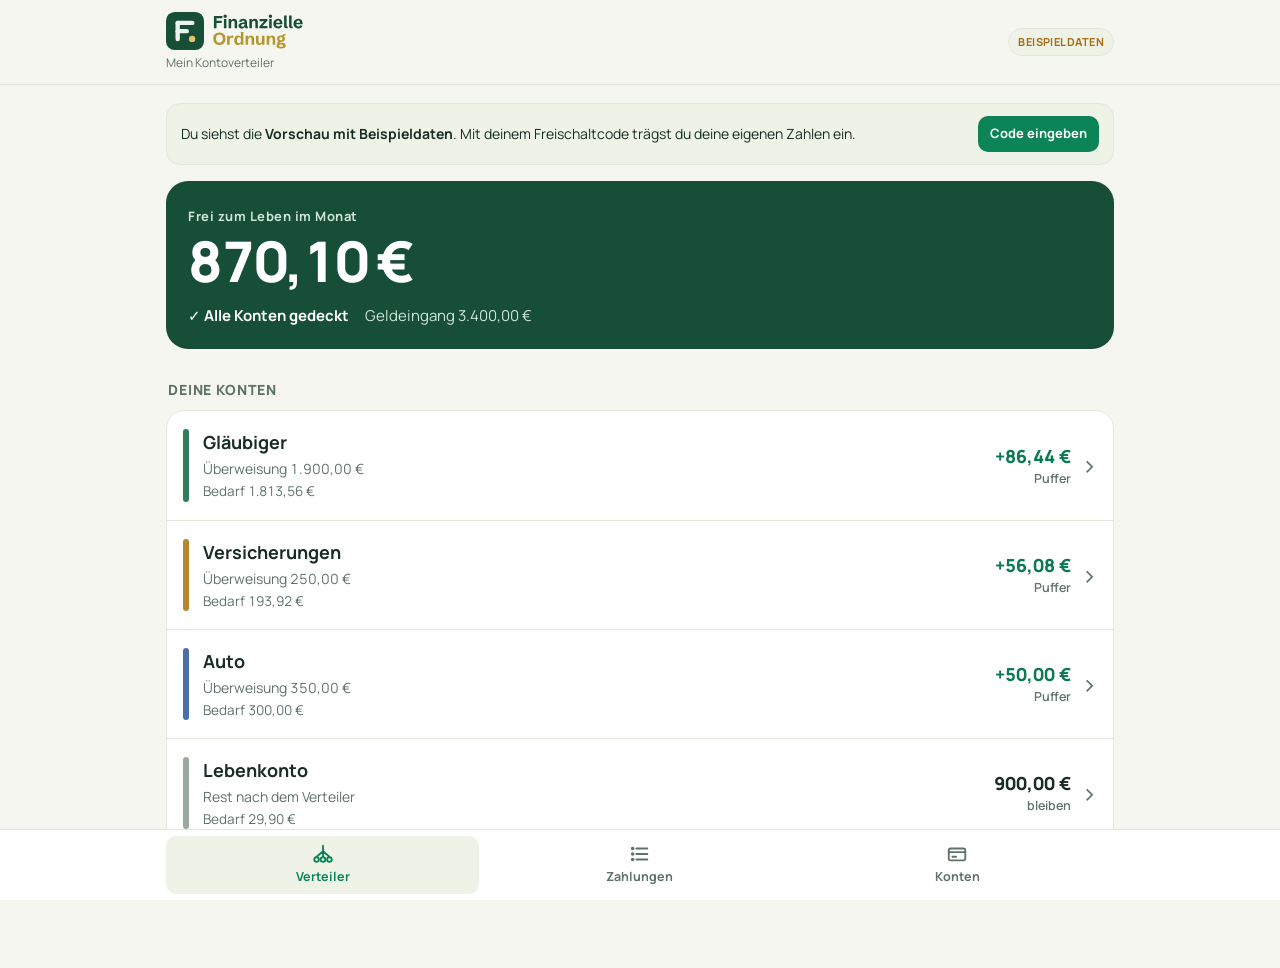
==== commit b43b4f59: "App: Logo im Kopfbereich, Cache v12 Co-Authored-By: Claude Sonnet 5.5 <noreply@anthropic.com> Claude" ====
--- a/app/index.html
+++ b/app/index.html
@@ -248,10 +248,18 @@
 .field select{font-size:16px;padding-right:6px}
 @media (prefers-reduced-motion:reduce){*{transition:none!important}}
 </style>
+<style>
+/* Logo: Farben folgen dem hellen/dunklen Modus */
+:root{--lg-bg:#164e38;--lg-fg:#eef2ee;--lg-ac:#e3c46a;--lg-t1:#164e38;--lg-t2:#b8962e}
+@media (prefers-color-scheme:dark){:root:not([data-theme="light"]){--lg-bg:#e3c46a;--lg-fg:#164e38;--lg-ac:#164e38;--lg-t1:#e5eee8;--lg-t2:#e3c46a}}
+:root[data-theme="dark"]{--lg-bg:#e3c46a;--lg-fg:#164e38;--lg-ac:#164e38;--lg-t1:#e5eee8;--lg-t2:#e3c46a}
+.brandlogo{display:block;height:38px;width:auto}
+.lg-bg{fill:var(--lg-bg)}.lg-fg{fill:var(--lg-fg)}.lg-ac{fill:var(--lg-ac)}.lg-t1{fill:var(--lg-t1)}.lg-t2{fill:var(--lg-t2)}
+</style>
 </head><body>
 
 <header class="bar"><div class="wrap">
-  <div><div class="logo">FINANZIELLE <b>ORDNUNG</b></div><div class="sub">Mein Kontoverteiler</div></div>
+  <div><svg class="brandlogo" viewBox="0 0 364 96" role="img" aria-label="Finanzielle Ordnung"><rect width="96" height="96" rx="22" class="lg-bg"/><rect x="24" y="22" width="11" height="52" rx="5.5" class="lg-fg"/><rect x="24" y="22" width="48" height="11" rx="5.5" class="lg-fg"/><rect x="24" y="43" width="34" height="11" rx="5.5" class="lg-fg"/><circle cx="66" cy="68" r="8" class="lg-ac"/><path d="M121.05078125 41.0V10.0625H142.642578125V15.669921875H127.689453125V22.330078125H140.794921875V27.9375H127.689453125V41.0Z M146.267578125 41.0V17.796875H152.669921875V41.0ZM149.46875 15.025390625Q147.556640625 15.025390625 146.396484375 13.865234375Q145.236328125 12.705078125 145.236328125 10.79296875Q145.236328125 8.859375 146.396484375 7.7099609375Q147.556640625 6.560546875 149.46875 6.560546875Q151.40234375 6.560546875 152.5517578125 7.7099609375Q153.701171875 8.859375 153.701171875 10.79296875Q153.701171875 12.705078125 152.5517578125 13.865234375Q151.40234375 15.025390625 149.46875 15.025390625Z M158.25 41.0V17.796875H164.4375V21.857421875Q165.46875 19.794921875 167.2734375 18.548828125Q169.20703125 17.23828125 171.935546875 17.23828125Q174.642578125 17.23828125 176.3720703125 18.462890625Q178.1015625 19.6875 178.939453125 21.857421875Q179.77734375 24.02734375 179.77734375 26.86328125V41.0H173.375V27.271484375Q173.375 24.80078125 172.55859375 23.4365234375Q171.7421875 22.072265625 169.72265625 22.072265625Q167.337890625 22.072265625 165.9951171875 24.11328125Q164.65234375 26.154296875 164.65234375 30.365234375V41.0Z M191.48046875 41.55859375Q189.267578125 41.55859375 187.3984375 40.7744140625Q185.529296875 39.990234375 184.4013671875 38.443359375Q183.2734375 36.896484375 183.2734375 34.576171875Q183.2734375 32.083984375 184.712890625 30.34375Q186.15234375 28.603515625 188.90234375 27.6904296875Q191.65234375 26.77734375 195.541015625 26.77734375H198.419921875V26.025390625Q198.419921875 23.7265625 197.58203125 22.5986328125Q196.744140625 21.470703125 194.810546875 21.470703125Q192.962890625 21.470703125 191.9853515625 22.4482421875Q191.0078125 23.42578125 190.79296875 25.23046875L184.26171875 24.11328125Q184.626953125 22.1796875 185.9267578125 20.6220703125Q187.2265625 19.064453125 189.525390625 18.140625Q191.82421875 17.216796875 195.17578125 17.216796875Q198.248046875 17.216796875 200.375 18.1943359375Q202.501953125 19.171875 203.6083984375 21.36328125Q204.71484375 23.5546875 204.71484375 27.228515625V35.11328125Q204.71484375 35.84375 204.9189453125 36.080078125Q205.123046875 36.31640625 205.7890625 36.31640625H206.841796875V41.0H203.791015625Q201.27734375 41.0 199.98828125 39.732421875Q199.150390625 38.9375 198.849609375 37.669921875Q198.333984375 38.59375 197.49609375 39.41015625Q196.529296875 40.35546875 195.068359375 40.95703125Q193.607421875 41.55859375 191.48046875 41.55859375ZM193.328125 37.17578125Q194.83203125 37.17578125 195.9921875 36.48828125Q197.15234375 35.80078125 197.818359375 34.4150390625Q198.484375 33.029296875 198.484375 30.966796875V30.47265625H195.77734375Q193.478515625 30.47265625 192.2001953125 31.07421875Q190.921875 31.67578125 190.40625 32.5458984375Q189.890625 33.416015625 189.890625 34.232421875Q189.890625 34.876953125 190.2021484375 35.564453125Q190.513671875 36.251953125 191.2548828125 36.7138671875Q191.99609375 37.17578125 193.328125 37.17578125Z M210.638671875 41.0V17.796875H216.826171875V21.857421875Q217.857421875 19.794921875 219.662109375 18.548828125Q221.595703125 17.23828125 224.32421875 17.23828125Q227.03125 17.23828125 228.7607421875 18.462890625Q230.490234375 19.6875 231.328125 21.857421875Q232.166015625 24.02734375 232.166015625 26.86328125V41.0H225.763671875V27.271484375Q225.763671875 24.80078125 224.947265625 23.4365234375Q224.130859375 22.072265625 222.111328125 22.072265625Q219.7265625 22.072265625 218.3837890625 24.11328125Q217.041015625 26.154296875 217.041015625 30.365234375V41.0Z M235.85546875 41.0V36.4453125L248.05859375 23.146484375H236.478515625V17.796875H256.158203125V22.416015625L243.890625 35.62890625H256.416015625V41.0Z M260.685546875 41.0V17.796875H267.087890625V41.0ZM263.88671875 15.025390625Q261.974609375 15.025390625 260.814453125 13.865234375Q259.654296875 12.705078125 259.654296875 10.79296875Q259.654296875 8.859375 260.814453125 7.7099609375Q261.974609375 6.560546875 263.88671875 6.560546875Q265.8203125 6.560546875 266.9697265625 7.7099609375Q268.119140625 8.859375 268.119140625 10.79296875Q268.119140625 12.705078125 266.9697265625 13.865234375Q265.8203125 15.025390625 263.88671875 15.025390625Z M283.23828125 41.55859375Q279.822265625 41.55859375 277.1044921875 40.076171875Q274.38671875 38.59375 272.8076171875 35.8544921875Q271.228515625 33.115234375 271.228515625 29.376953125Q271.228515625 25.66015625 272.7861328125 22.931640625Q274.34375 20.203125 277.0400390625 18.720703125Q279.736328125 17.23828125 283.1953125 17.23828125Q285.107421875 17.23828125 287.0732421875 17.818359375Q289.0390625 18.3984375 290.693359375 19.8701171875Q292.34765625 21.341796875 293.357421875 23.9736328125Q294.3671875 26.60546875 294.3671875 30.6875H277.953125Q278.16796875 33.22265625 279.220703125 34.833984375Q280.509765625 36.83203125 283.1953125 36.83203125Q284.935546875 36.83203125 286.1923828125 35.9296875Q287.44921875 35.02734375 288.115234375 33.1796875L293.916015625 34.662109375Q293.099609375 37.068359375 291.4453125 38.59375Q289.791015625 40.119140625 287.6533203125 40.8388671875Q285.515625 41.55859375 283.23828125 41.55859375ZM278.08203125 27.03515625H287.857421875Q287.642578125 25.48828125 287.126953125 24.435546875Q286.439453125 23.017578125 285.38671875 22.373046875Q284.333984375 21.728515625 283.0234375 21.728515625Q281.326171875 21.728515625 280.1875 22.6953125Q279.048828125 23.662109375 278.490234375 25.380859375Q278.232421875 26.154296875 278.08203125 27.03515625Z M303.6640625 41.0Q301.0859375 41.0 299.7001953125 39.7431640625Q298.314453125 38.486328125 298.314453125 36.123046875V8.7734375H304.716796875V35.11328125Q304.716796875 35.822265625 304.9208984375 36.0693359375Q305.125 36.31640625 305.791015625 36.31640625H307.57421875V41.0Z M316.26953125 41.0Q313.69140625 41.0 312.3056640625 39.7431640625Q310.919921875 38.486328125 310.919921875 36.123046875V8.7734375H317.322265625V35.11328125Q317.322265625 35.822265625 317.5263671875 36.0693359375Q317.73046875 36.31640625 318.396484375 36.31640625H320.1796875V41.0Z M334.203125 41.55859375Q330.787109375 41.55859375 328.0693359375 40.076171875Q325.3515625 38.59375 323.7724609375 35.8544921875Q322.193359375 33.115234375 322.193359375 29.376953125Q322.193359375 25.66015625 323.7509765625 22.931640625Q325.30859375 20.203125 328.0048828125 18.720703125Q330.701171875 17.23828125 334.16015625 17.23828125Q336.072265625 17.23828125 338.0380859375 17.818359375Q340.00390625 18.3984375 341.658203125 19.8701171875Q343.3125 21.341796875 344.322265625 23.9736328125Q345.33203125 26.60546875 345.33203125 30.6875H328.91796875Q329.1328125 33.22265625 330.185546875 34.833984375Q331.474609375 36.83203125 334.16015625 36.83203125Q335.900390625 36.83203125 337.1572265625 35.9296875Q338.4140625 35.02734375 339.080078125 33.1796875L344.880859375 34.662109375Q344.064453125 37.068359375 342.41015625 38.59375Q340.755859375 40.119140625 338.6181640625 40.8388671875Q336.48046875 41.55859375 334.203125 41.55859375ZM329.046875 27.03515625H338.822265625Q338.607421875 25.48828125 338.091796875 24.435546875Q337.404296875 23.017578125 336.3515625 22.373046875Q335.298828125 21.728515625 333.98828125 21.728515625Q332.291015625 21.728515625 331.15234375 22.6953125Q330.013671875 23.662109375 329.455078125 25.380859375Q329.197265625 26.154296875 329.046875 27.03515625Z" class="lg-t1"/><path d="M134.88671875 83.55859375Q130.138671875 83.55859375 126.6796875 81.6142578125Q123.220703125 79.669921875 121.3515625 76.0712890625Q119.482421875 72.47265625 119.482421875 67.53125Q119.482421875 62.568359375 121.3515625 58.98046875Q123.220703125 55.392578125 126.6796875 53.4482421875Q130.138671875 51.50390625 134.908203125 51.50390625Q139.65625 51.50390625 143.115234375 53.4482421875Q146.57421875 55.392578125 148.443359375 58.98046875Q150.3125 62.568359375 150.3125 67.53125Q150.3125 72.47265625 148.443359375 76.0712890625Q146.57421875 79.669921875 143.115234375 81.6142578125Q139.65625 83.55859375 134.88671875 83.55859375ZM134.88671875 77.951171875Q137.55078125 77.951171875 139.44140625 76.705078125Q141.33203125 75.458984375 142.341796875 73.1279296875Q143.3515625 70.796875 143.3515625 67.53125Q143.3515625 64.244140625 142.341796875 61.923828125Q141.33203125 59.603515625 139.44140625 58.357421875Q137.55078125 57.111328125 134.88671875 57.111328125Q132.244140625 57.111328125 130.353515625 58.357421875Q128.462890625 59.603515625 127.453125 61.923828125Q126.443359375 64.244140625 126.443359375 67.53125Q126.443359375 70.796875 127.453125 73.1279296875Q128.462890625 75.458984375 130.353515625 76.705078125Q132.244140625 77.951171875 134.88671875 77.951171875Z M154.32421875 83.0V59.796875H160.51171875V63.771484375Q161.564453125 61.6015625 163.34765625 60.484375Q165.345703125 59.23828125 167.708984375 59.23828125Q168.375 59.23828125 169.0625 59.345703125Q169.75 59.453125 170.4375 59.7109375L169.943359375 65.16796875Q168.546875 64.78125 167.2578125 64.78125Q166.205078125 64.78125 165.0556640625 65.146484375Q163.90625 65.51171875 162.9287109375 66.4248046875Q161.951171875 67.337890625 161.3388671875 69.0029296875Q160.7265625 70.66796875 160.7265625 73.24609375V83.0Z M181.83984375 83.55859375Q178.939453125 83.55859375 176.791015625 82.09765625Q174.642578125 80.63671875 173.482421875 77.908203125Q172.322265625 75.1796875 172.322265625 71.35546875Q172.322265625 67.53125 173.4931640625 64.8134765625Q174.6640625 62.095703125 176.8125 60.6669921875Q178.9609375 59.23828125 181.947265625 59.23828125Q184.50390625 59.23828125 186.5234375 60.419921875Q188.02734375 61.322265625 189.123046875 63.0625V50.7734375H195.525390625V83.0H189.466796875V78.7890625Q188.306640625 81.216796875 186.373046875 82.35546875Q184.375 83.55859375 181.83984375 83.55859375ZM184.181640625 78.724609375Q185.685546875 78.724609375 186.8671875 77.9296875Q188.048828125 77.134765625 188.7470703125 75.501953125Q189.4453125 73.869140625 189.4453125 71.44140625Q189.4453125 67.767578125 187.94140625 65.919921875Q186.4375 64.072265625 184.224609375 64.072265625Q181.904296875 64.072265625 180.4970703125 66.02734375Q179.08984375 67.982421875 179.08984375 71.484375Q179.08984375 74.900390625 180.4541015625 76.8125Q181.818359375 78.724609375 184.181640625 78.724609375Z M201.083984375 83.0V59.796875H207.271484375V63.857421875Q208.302734375 61.794921875 210.107421875 60.548828125Q212.041015625 59.23828125 214.76953125 59.23828125Q217.4765625 59.23828125 219.2060546875 60.462890625Q220.935546875 61.6875 221.7734375 63.857421875Q222.611328125 66.02734375 222.611328125 68.86328125V83.0H216.208984375V69.271484375Q216.208984375 66.80078125 215.392578125 65.4365234375Q214.576171875 64.072265625 212.556640625 64.072265625Q210.171875 64.072265625 208.8291015625 66.11328125Q207.486328125 68.154296875 207.486328125 72.365234375V83.0Z M235.130859375 83.55859375Q232.4453125 83.55859375 230.7158203125 82.333984375Q228.986328125 81.109375 228.1484375 78.939453125Q227.310546875 76.76953125 227.310546875 73.93359375V59.796875H233.712890625V73.181640625Q233.712890625 75.99609375 234.6796875 77.3603515625Q235.646484375 78.724609375 237.6875 78.724609375Q238.890625 78.724609375 239.9755859375 78.0908203125Q241.060546875 77.45703125 241.748046875 75.974609375Q242.435546875 74.4921875 242.435546875 71.935546875V59.796875H248.837890625V83.0H242.650390625V78.83203125Q241.640625 80.958984375 239.8359375 82.205078125Q237.880859375 83.55859375 235.130859375 83.55859375Z M254.396484375 83.0V59.796875H260.583984375V63.857421875Q261.615234375 61.794921875 263.419921875 60.548828125Q265.353515625 59.23828125 268.08203125 59.23828125Q270.7890625 59.23828125 272.5185546875 60.462890625Q274.248046875 61.6875 275.0859375 63.857421875Q275.923828125 66.02734375 275.923828125 68.86328125V83.0H269.521484375V69.271484375Q269.521484375 66.80078125 268.705078125 65.4365234375Q267.888671875 64.072265625 265.869140625 64.072265625Q263.484375 64.072265625 262.1416015625 66.11328125Q260.798828125 68.154296875 260.798828125 72.365234375V83.0Z M290.162109375 91.9375Q284.5546875 91.9375 281.826171875 90.455078125Q279.09765625 88.97265625 279.09765625 85.87890625Q279.09765625 83.966796875 280.0751953125 82.78515625Q281.052734375 81.603515625 282.75 81.044921875Q281.955078125 80.486328125 281.4931640625 79.6484375Q281.03125 78.810546875 281.03125 77.80078125Q281.03125 76.490234375 281.84765625 75.501953125Q282.6640625 74.513671875 284.189453125 74.083984375Q282.4921875 73.009765625 281.5361328125 71.3232421875Q280.580078125 69.63671875 280.580078125 67.466796875Q280.580078125 64.974609375 281.8154296875 63.126953125Q283.05078125 61.279296875 285.28515625 60.2587890625Q287.51953125 59.23828125 290.505859375 59.23828125Q292.375 59.23828125 293.96484375 59.646484375Q294.115234375 57.712890625 295.318359375 56.595703125Q296.693359375 55.349609375 299.314453125 55.349609375H301.52734375V60.0546875H298.94921875Q298.283203125 60.0546875 298.0791015625 60.291015625Q297.875 60.52734375 297.875 61.236328125V61.623046875Q298.6484375 62.2890625 299.20703125 63.126953125Q300.453125 64.99609375 300.453125 67.48828125Q300.453125 69.9375 299.20703125 71.78515625Q297.9609375 73.6328125 295.7158203125 74.6533203125Q293.470703125 75.673828125 290.462890625 75.673828125H288.916015625Q286.7890625 75.673828125 286.7890625 76.8125Q286.7890625 77.908203125 288.916015625 77.908203125H293.599609375Q296.005859375 77.908203125 297.66015625 78.48828125Q299.314453125 79.068359375 300.3564453125 80.0458984375Q301.3984375 81.0234375 301.8818359375 82.291015625Q302.365234375 83.55859375 302.365234375 84.955078125Q302.365234375 88.478515625 299.572265625 90.2080078125Q296.779296875 91.9375 291.0 91.9375ZM290.505859375 71.65625Q292.375 71.65625 293.3955078125 70.560546875Q294.416015625 69.46484375 294.416015625 67.48828125Q294.416015625 65.51171875 293.3955078125 64.39453125Q292.375 63.27734375 290.505859375 63.27734375Q288.658203125 63.27734375 287.626953125 64.3837890625Q286.595703125 65.490234375 286.595703125 67.48828125Q286.595703125 69.46484375 287.626953125 70.560546875Q288.658203125 71.65625 290.505859375 71.65625ZM290.3125 87.85546875H291.0859375Q295.876953125 87.85546875 295.876953125 84.9765625Q295.876953125 83.859375 295.0390625 83.1181640625Q294.201171875 82.376953125 291.98828125 82.376953125H288.9375Q287.60546875 82.376953125 286.53125 83.0107421875Q285.45703125 83.64453125 285.45703125 85.126953125Q285.45703125 86.501953125 286.638671875 87.1787109375Q287.8203125 87.85546875 290.3125 87.85546875Z" class="lg-t2"/></svg><div class="sub" style="margin-top:4px">Mein Kontoverteiler</div></div>
   <span class="tag" id="demoTag" hidden>Beispieldaten</span>
 </div></header>
 
